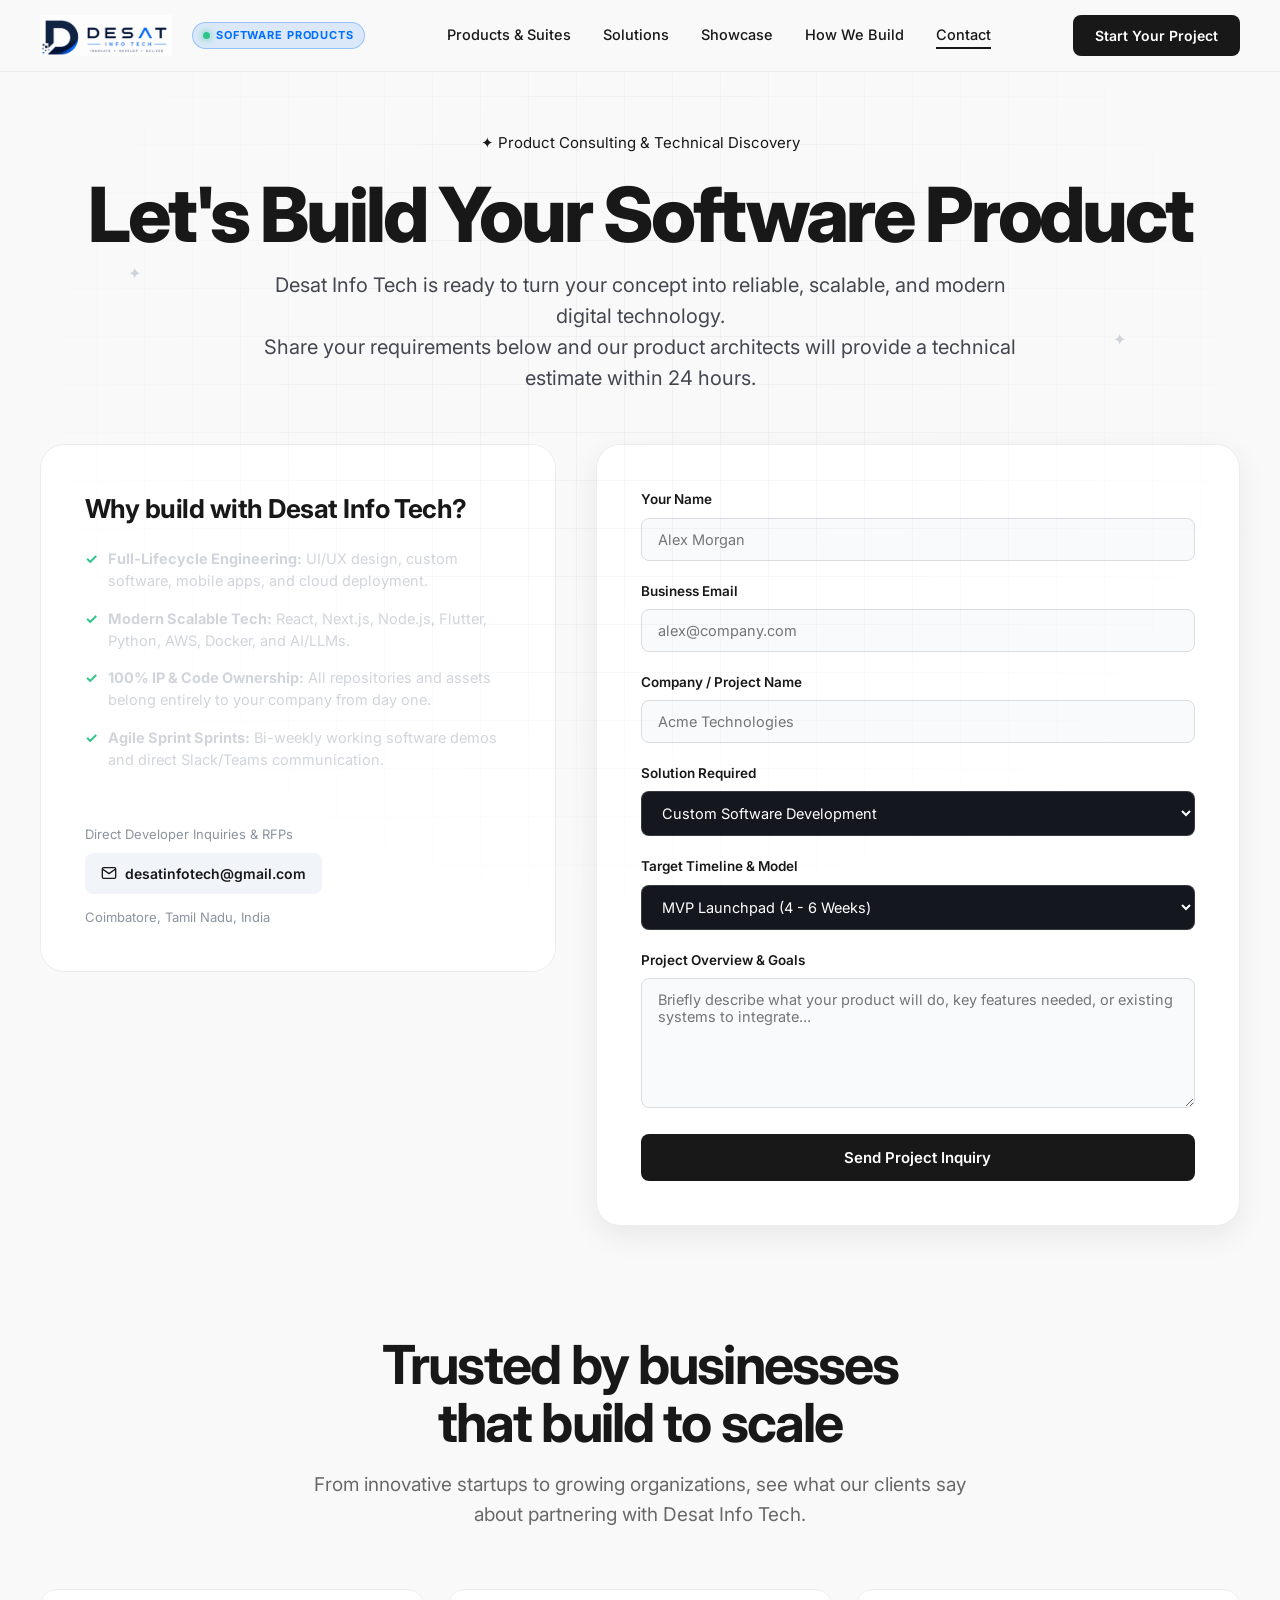
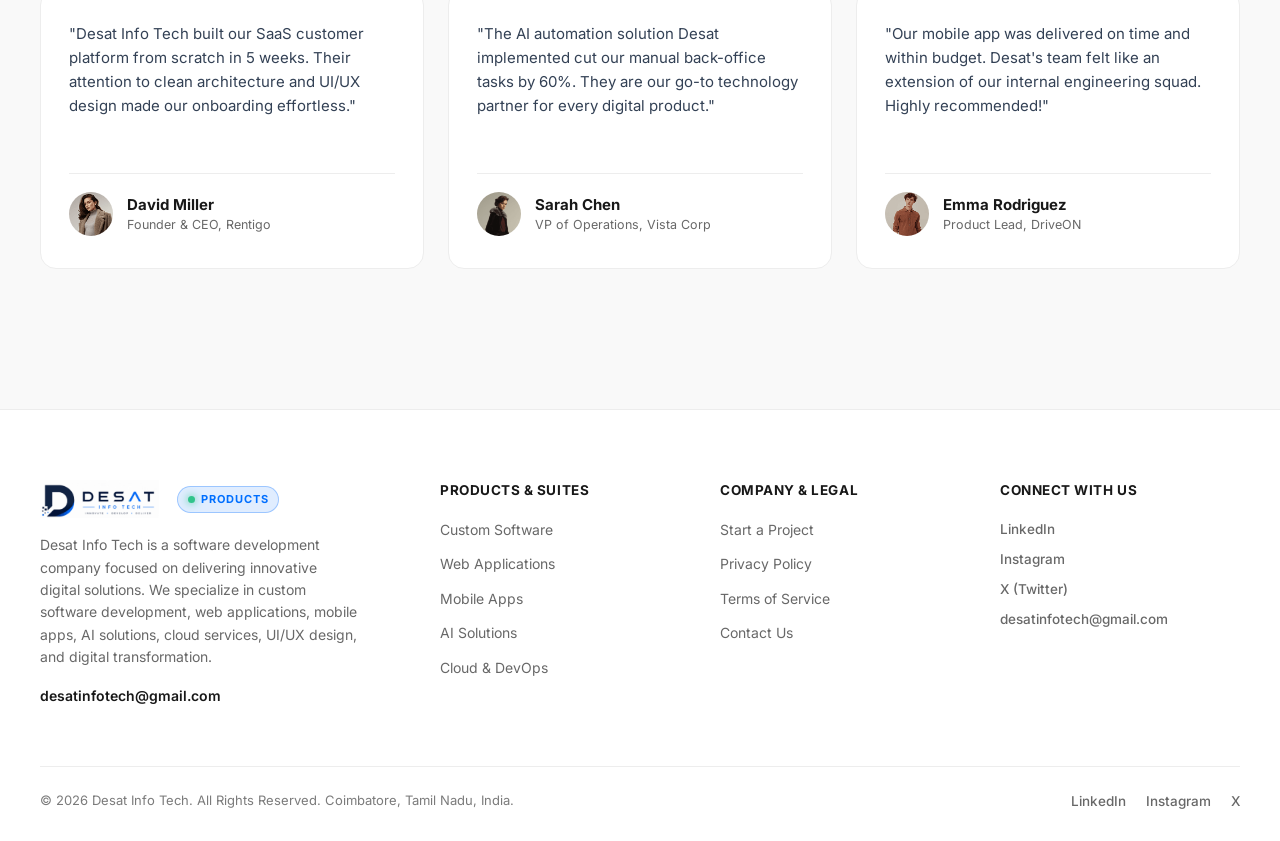
==== contact-us.html @ c109968e "Initial commit: DESAT INFO TECH product website" ====
<!DOCTYPE html>
<html lang="en">
<head>
  <meta charset="UTF-8">
  <meta name="viewport" content="width=device-width, initial-scale=1.0">
  <title>Start Your Project - Desat Info Tech</title>
  <meta name="description" content="Get in touch with Desat Info Tech. We specialize in custom software development, web applications, mobile apps, AI solutions, cloud services, UI/UX design, and digital transformation.">

  <!-- Open Graph -->
  <meta property="og:type" content="website">
  <meta property="og:title" content="Start Your Project - Desat Info Tech">
  <meta property="og:description" content="Talk with Desat Info Tech's software product team to get a detailed proposal and technical blueprint for your next digital product.">
  <meta property="og:image" content="assets/images/og-image.png">

  <!-- Favicon -->
  <link rel="icon" href="assets/images/favicon.png" media="(prefers-color-scheme: light)">
  <link rel="icon" href="assets/images/favicon-dark.png" media="(prefers-color-scheme: dark)">
  <link rel="apple-touch-icon" href="assets/images/apple-touch-icon.png">

  <!-- Stylesheet -->
  <link rel="stylesheet" href="css/style.css">
</head>
<body>

  <!-- Header -->
  <header class="site-header">
    <div class="container nav-container">
      <a href="index.html" class="brand-logo" aria-label="Desat Info Tech Home">
        <img src="assets/images/logo-nav.png" alt="Desat Info Tech Logo" width="180" height="42">
        <span class="product-badge-tag"><span class="pulsing-dot"></span> Software Products</span>
      </a>

      <nav aria-label="Main Navigation">
        <ul class="nav-links">
          <li><a href="index.html#products" class="nav-link">Products &amp; Suites</a></li>
          <li><a href="index.html#solutions" class="nav-link">Solutions</a></li>
          <li><a href="index.html#showcase" class="nav-link">Showcase</a></li>
          <li><a href="index.html#process" class="nav-link">How We Build</a></li>
          <li><a href="contact-us.html" class="nav-link active">Contact</a></li>
        </ul>
      </nav>

      <div style="display: flex; align-items: center; gap: 14px;">
        <a href="contact-us.html" class="nav-cta-btn">Start Your Project</a>
      </div>

      <button class="mobile-nav-toggle" aria-label="Toggle navigation menu">
        <span></span>
        <span></span>
        <span></span>
      </button>
    </div>

    <div class="mobile-drawer">
      <a href="index.html#products" class="nav-link">Products &amp; Suites</a>
      <a href="index.html#solutions" class="nav-link">Solutions</a>
      <a href="index.html#showcase" class="nav-link">Showcase</a>
      <a href="index.html#process" class="nav-link">How We Build</a>
      <a href="contact-us.html" class="nav-link active">Contact Us</a>
      <a href="contact-us.html" class="nav-cta-btn text-center" style="display: block; margin-top: 10px;">Start Your Project</a>
    </div>
  </header>

  <main>
    <!-- Contact Hero & Form Section -->
    <section class="contact-hero-section">
      <div class="grid-bg-overlay"></div>
      <span class="star-accent" style="top: 20%; left: 10%;">✦</span>
      <span class="star-accent" style="top: 25%; right: 12%;">✦</span>

      <div class="container">
        <div class="pill-badge" style="margin-bottom: 20px;">
          <span class="star-icon">✦</span> Product Consulting &amp; Technical Discovery
        </div>
        <h1 class="hero-title" style="margin-bottom: 16px;">Let's Build Your Software Product</h1>
        <p class="hero-subtitle" style="margin-bottom: 20px;">
          Desat Info Tech is ready to turn your concept into reliable, scalable, and modern digital technology.<br>
          Share your requirements below and our product architects will provide a technical estimate within 24 hours.
        </p>

        <div class="contact-layout">
          <!-- Left: Information Card -->
          <div class="contact-info-card">
            <h3>Why build with Desat Info Tech?</h3>
            <ul style="list-style: none; margin: 20px 0; display: flex; flex-direction: column; gap: 16px; color: #d1d5db; font-size: 14.5px;">
              <li style="display: flex; gap: 10px; align-items: flex-start;">
                <span style="color: #30c48b; font-weight: 700;">✓</span>
                <span><strong>Full-Lifecycle Engineering:</strong> UI/UX design, custom software, mobile apps, and cloud deployment.</span>
              </li>
              <li style="display: flex; gap: 10px; align-items: flex-start;">
                <span style="color: #30c48b; font-weight: 700;">✓</span>
                <span><strong>Modern Scalable Tech:</strong> React, Next.js, Node.js, Flutter, Python, AWS, Docker, and AI/LLMs.</span>
              </li>
              <li style="display: flex; gap: 10px; align-items: flex-start;">
                <span style="color: #30c48b; font-weight: 700;">✓</span>
                <span><strong>100% IP &amp; Code Ownership:</strong> All repositories and assets belong entirely to your company from day one.</span>
              </li>
              <li style="display: flex; gap: 10px; align-items: flex-start;">
                <span style="color: #30c48b; font-weight: 700;">✓</span>
                <span><strong>Agile Sprint Sprints:</strong> Bi-weekly working software demos and direct Slack/Teams communication.</span>
              </li>
            </ul>

            <div style="margin-top: 30px; padding-top: 24px; border-top: 1px solid rgba(255, 255, 255, 0.08);">
              <div style="font-size: 13px; color: #8b949e; margin-bottom: 8px;">Direct Developer Inquiries &amp; RFPs</div>
              <a href="mailto:desatinfotech@gmail.com" class="contact-email-badge">
                <svg width="16" height="16" viewBox="0 0 24 24" fill="none" stroke="currentColor" stroke-width="2"><path d="M4 4h16c1.1 0 2 .9 2 2v12c0 1.1-.9 2-2 2H4c-1.1 0-2-.9-2-2V6c0-1.1.9-2 2-2z"/><polyline points="22,6 12,13 2,6"/></svg>
                desatinfotech@gmail.com
              </a>
              <div style="font-size: 13px; color: #8b949e; margin-top: 14px;">
                Coimbatore, Tamil Nadu, India
              </div>
            </div>
          </div>

          <!-- Right: Interactive Contact Form -->
          <div class="contact-form-card">
            <form id="contact-form" novalidate>
              <div class="form-group">
                <label for="name">Your Name</label>
                <input type="text" id="name" name="name" class="form-control" placeholder="Alex Morgan" required>
              </div>

              <div class="form-group">
                <label for="email">Business Email</label>
                <input type="email" id="email" name="email" class="form-control" placeholder="alex@company.com" required>
              </div>

              <div class="form-group">
                <label for="company">Company / Project Name</label>
                <input type="text" id="company" name="company" class="form-control" placeholder="Acme Technologies" required>
              </div>

              <div class="form-group">
                <label for="product-interest">Solution Required</label>
                <select id="product-interest" name="product-interest" class="form-control" style="background: #14171e; color: #ffffff; border: 1px solid rgba(255, 255, 255, 0.15);">
                  <option value="custom-software">Custom Software Development</option>
                  <option value="web-applications">Web Applications &amp; SaaS Portals</option>
                  <option value="mobile-apps">Mobile Apps (iOS &amp; Android)</option>
                  <option value="ai-solutions">AI Solutions &amp; Automation</option>
                  <option value="cloud-services">Cloud Services &amp; DevOps</option>
                  <option value="uiux-transformation">UI/UX Design &amp; Digital Transformation</option>
                  <option value="all-in-one">Complete End-to-End Product Suite</option>
                </select>
              </div>

              <div class="form-group">
                <label for="team-size">Target Timeline &amp; Model</label>
                <select id="team-size" name="team-size" class="form-control" style="background: #14171e; color: #ffffff; border: 1px solid rgba(255, 255, 255, 0.15);">
                  <option value="mvp">MVP Launchpad (4 - 6 Weeks)</option>
                  <option value="squad">Dedicated Product Squad (Monthly Sprints)</option>
                  <option value="milestone">Fixed-Scope Milestone Project</option>
                  <option value="enterprise">Enterprise Modernization &amp; Architecture</option>
                </select>
              </div>

              <div class="form-group">
                <label for="message">Project Overview &amp; Goals</label>
                <textarea id="message" name="message" class="form-control" placeholder="Briefly describe what your product will do, key features needed, or existing systems to integrate..." required></textarea>
              </div>

              <button type="submit" class="btn-submit">Send Project Inquiry</button>
            </form>
          </div>
        </div>
      </div>
    </section>

    <!-- Testimonials in Contact Page -->
    <section class="testimonials-section" style="padding-top: 30px;">
      <div class="container">
        <div class="section-header-block">
          <h2 class="section-heading">Trusted by businesses<br>that build to scale</h2>
          <p class="section-subheading">From innovative startups to growing organizations, see what our clients say about partnering with Desat Info Tech.</p>
        </div>

        <div class="testimonials-grid">
          <div class="testimonial-card">
            <p class="testimonial-text">
              "Desat Info Tech built our SaaS customer platform from scratch in 5 weeks. Their attention to clean architecture and UI/UX design made our onboarding effortless."
            </p>
            <div class="testimonial-author-row">
              <img src="assets/images/avatar-1.png" alt="David Miller" class="author-avatar">
              <div class="author-details">
                <h5>David Miller</h5>
                <p>Founder &amp; CEO, Rentigo</p>
              </div>
            </div>
          </div>

          <div class="testimonial-card">
            <p class="testimonial-text">
              "The AI automation solution Desat implemented cut our manual back-office tasks by 60%. They are our go-to technology partner for every digital product."
            </p>
            <div class="testimonial-author-row">
              <img src="assets/images/avatar-2.png" alt="Sarah Chen" class="author-avatar">
              <div class="author-details">
                <h5>Sarah Chen</h5>
                <p>VP of Operations, Vista Corp</p>
              </div>
            </div>
          </div>

          <div class="testimonial-card">
            <p class="testimonial-text">
              "Our mobile app was delivered on time and within budget. Desat's team felt like an extension of our internal engineering squad. Highly recommended!"
            </p>
            <div class="testimonial-author-row">
              <img src="assets/images/avatar-3.png" alt="Emma Rodriguez" class="author-avatar">
              <div class="author-details">
                <h5>Emma Rodriguez</h5>
                <p>Product Lead, DriveON</p>
              </div>
            </div>
          </div>
        </div>
      </div>
    </section>
  </main>

  <!-- Footer -->
  <footer class="site-footer">
    <div class="container">
      <div class="footer-top">
        <div class="footer-brand">
          <a href="index.html" style="display: inline-flex; align-items: center; gap: 8px;">
            <img src="assets/images/logo-nav.png" alt="Desat Info Tech" class="footer-logo">
            <span class="product-badge-tag"><span class="pulsing-dot"></span> Products</span>
          </a>
          <p class="footer-description">
            Desat Info Tech is a software development company focused on delivering innovative digital solutions. We specialize in custom software development, web applications, mobile apps, AI solutions, cloud services, UI/UX design, and digital transformation.
          </p>
          <a href="mailto:desatinfotech@gmail.com" class="footer-email-link">
            desatinfotech@gmail.com
          </a>
        </div>

        <div class="footer-col">
          <h5>Products &amp; Suites</h5>
          <ul class="footer-nav-list">
            <li><a href="index.html#products">Custom Software</a></li>
            <li><a href="index.html#products">Web Applications</a></li>
            <li><a href="index.html#products">Mobile Apps</a></li>
            <li><a href="index.html#products">AI Solutions</a></li>
            <li><a href="index.html#products">Cloud &amp; DevOps</a></li>
          </ul>
        </div>

        <div class="footer-col">
          <h5>Company &amp; Legal</h5>
          <ul class="footer-nav-list">
            <li><a href="contact-us.html">Start a Project</a></li>
            <li><a href="privacy-policy.html">Privacy Policy</a></li>
            <li><a href="terms-of-service.html">Terms of Service</a></li>
            <li><a href="contact-us.html">Contact Us</a></li>
          </ul>
        </div>

        <div class="footer-col">
          <h5>Connect With Us</h5>
          <div class="footer-social-links" style="flex-direction: column; align-items: flex-start; gap: 10px;">
            <a href="https://www.linkedin.com/company/desat-infotech/about/" target="_blank" rel="noopener noreferrer">LinkedIn</a>
            <a href="https://www.instagram.com/desatinfotech/" target="_blank" rel="noopener noreferrer">Instagram</a>
            <a href="https://x.com/YTsyhanenko" target="_blank" rel="noopener noreferrer">X (Twitter)</a>
            <a href="mailto:desatinfotech@gmail.com">desatinfotech@gmail.com</a>
          </div>
        </div>
      </div>

      <div class="footer-bottom">
        <div>&copy; 2026 Desat Info Tech. All Rights Reserved. Coimbatore, Tamil Nadu, India.</div>
        <div class="footer-social-links">
          <a href="https://www.linkedin.com/company/desat-infotech/about/" target="_blank" rel="noopener noreferrer">LinkedIn</a>
          <a href="https://www.instagram.com/desatinfotech/" target="_blank" rel="noopener noreferrer">Instagram</a>
          <a href="https://x.com/YTsyhanenko" target="_blank" rel="noopener noreferrer">X</a>
        </div>
      </div>
    </div>
  </footer>

  <script src="js/main.js"></script>
</body>
</html>
---- css/style.css ----
/* ==========================================================================
   Desat Info Tech - Official Stylesheet
   Modern, Pixel-Perfect, High-Performance CSS
   ========================================================================== */

@import url('https://fonts.googleapis.com/css2?family=Inter:wght@300;400;500;600;700;800;900&family=JetBrains+Mono:wght@400;500;600;700&display=swap');

:root {
  /* Color Tokens */
  --bg-primary: #f9f9f9;
  --bg-white: #ffffff;
  --bg-card: #ffffff;
  --bg-card-subtle: #f6f6f6;
  --bg-dark: #181818;
  --bg-darker: #0f1015;
  --bg-dark-card: #1c1c1c;

  --text-dark: #181818;
  --text-primary: #181818;
  --text-secondary: #686868;
  --text-muted: #7b7b7b;
  --text-light: #ffffff;
  --text-light-muted: rgba(255, 255, 255, 0.7);

  --border-subtle: #ededed;
  --border-medium: #dbdce0;
  --border-hover: #c3c4c4;
  --border-dark: rgba(255, 255, 255, 0.12);

  /* Brand Accents */
  --accent-blue: #006fff;
  --accent-cyan: #76e5fc;
  --accent-purple: #aeabff;
  --accent-green: #a2e198;
  --accent-amber: #ffcc40;
  --accent-coral: #ec6b5e;
  --accent-soft-blue: #c2e1ff;

  /* Typography */
  --font-sans: 'Inter', -apple-system, BlinkMacSystemFont, 'Segoe UI', Roboto, sans-serif;
  --font-mono: 'JetBrains Mono', monospace;

  /* Shadows */
  --shadow-sm: 0 1px 2px rgba(0, 0, 0, 0.04);
  --shadow-md: 0 4px 16px rgba(0, 0, 0, 0.05);
  --shadow-lg: 0 10px 30px rgba(0, 0, 0, 0.07);
  --shadow-hover: 0 14px 40px rgba(0, 0, 0, 0.09);

  /* Radius */
  --radius-xs: 4px;
  --radius-sm: 8px;
  --radius-md: 12px;
  --radius-lg: 16px;
  --radius-xl: 24px;
  --radius-pill: 9999px;

  /* Transitions */
  --transition-fast: 0.2s cubic-bezier(0.16, 1, 0.3, 1);
  --transition-normal: 0.3s cubic-bezier(0.16, 1, 0.3, 1);
  --transition-slow: 0.5s cubic-bezier(0.16, 1, 0.3, 1);

  /* Layout */
  --container-max-width: 1360px;
  --nav-height: 72px;
}

/* Base Reset */
*, *::before, *::after {
  box-sizing: border-box;
  margin: 0;
  padding: 0;
}

html {
  font-family: var(--font-sans);
  scroll-behavior: smooth;
  background-color: var(--bg-primary);
  color: var(--text-dark);
  -webkit-font-smoothing: antialiased;
  -moz-osx-font-smoothing: grayscale;
}

body {
  background-color: var(--bg-primary);
  color: var(--text-dark);
  line-height: 1.5;
  overflow-x: hidden;
  font-size: 15px;
}

a {
  color: inherit;
  text-decoration: none;
  transition: var(--transition-fast);
}

button {
  font-family: inherit;
  cursor: pointer;
  border: none;
  background: none;
  transition: var(--transition-fast);
}

img {
  max-width: 100%;
  height: auto;
  display: block;
}

/* Utilities */
.container {
  width: 100%;
  max-width: var(--container-max-width);
  margin: 0 auto;
  padding: 0 24px;
}

@media (min-width: 1200px) {
  .container {
    padding: 0 40px;
  }
}

.text-center {
  text-align: center;
}

.section-tag {
  display: inline-flex;
  align-items: center;
  gap: 6px;
  font-size: 12px;
  font-weight: 600;
  letter-spacing: 0.08em;
  text-transform: uppercase;
  color: var(--text-secondary);
  margin-bottom: 12px;
}

.section-heading {
  font-size: clamp(32px, 4.2vw, 56px);
  font-weight: 700;
  letter-spacing: -0.035em;
  line-height: 1.08;
  color: var(--text-dark);
  margin-bottom: 18px;
}

.section-subheading {
  font-size: clamp(16px, 1.8vw, 19px);
  color: var(--text-secondary);
  line-height: 1.55;
  max-width: 680px;
  margin: 0 auto;
  font-weight: 400;
}

/* Global Background Grids & Stars */
.grid-bg-overlay {
  position: absolute;
  inset: 0;
  pointer-events: none;
  background-size: 48px 48px;
  background-image: 
    linear-gradient(to right, rgba(0, 0, 0, 0.035) 1px, transparent 1px),
    linear-gradient(to bottom, rgba(0, 0, 0, 0.035) 1px, transparent 1px);
  mask-image: radial-gradient(ellipse 65% 55% at 50% 30%, black 20%, transparent 80%);
  -webkit-mask-image: radial-gradient(ellipse 65% 55% at 50% 30%, black 20%, transparent 80%);
}

.star-accent {
  position: absolute;
  color: #c0c6cf;
  user-select: none;
  pointer-events: none;
  font-size: 16px;
  opacity: 0.75;
}

/* ==========================================================================
   Header & Navigation
   ========================================================================== */
.site-header {
  position: fixed;
  top: 0;
  left: 0;
  right: 0;
  height: var(--nav-height);
  z-index: 1000;
  background: rgba(249, 249, 249, 0.88);
  backdrop-filter: blur(12px);
  -webkit-backdrop-filter: blur(12px);
  border-bottom: 1px solid var(--border-subtle);
  transition: background-color var(--transition-normal), border-color var(--transition-normal);
}

.site-header.scrolled {
  background: rgba(255, 255, 255, 0.94);
  border-bottom-color: var(--border-medium);
  box-shadow: 0 4px 20px rgba(0, 0, 0, 0.03);
}

.nav-container {
  display: flex;
  align-items: center;
  justify-content: space-between;
  height: 100%;
}

.brand-logo {
  display: flex;
  align-items: center;
  gap: 10px;
}

.brand-logo img {
  height: 42px;
  width: auto;
  object-fit: contain;
}

.nav-links {
  display: flex;
  align-items: center;
  gap: 32px;
  list-style: none;
}

.nav-link {
  font-size: 14.5px;
  font-weight: 500;
  color: var(--text-dark);
  position: relative;
  padding: 6px 0;
}

.nav-link::after {
  content: '';
  position: absolute;
  bottom: 0;
  left: 0;
  width: 0;
  height: 2px;
  background-color: var(--text-dark);
  transition: width var(--transition-fast);
}

.nav-link:hover::after,
.nav-link.active::after {
  width: 100%;
}

.nav-cta-btn {
  background-color: var(--text-dark);
  color: var(--bg-white);
  padding: 10px 22px;
  border-radius: var(--radius-sm);
  font-size: 14px;
  font-weight: 600;
  transition: transform var(--transition-fast), background-color var(--transition-fast), box-shadow var(--transition-fast);
}

.nav-cta-btn:hover {
  background-color: #000;
  transform: translateY(-1px);
  box-shadow: 0 4px 12px rgba(0, 0, 0, 0.15);
}

/* Mobile Nav Toggle */
.mobile-nav-toggle {
  display: none;
  flex-direction: column;
  gap: 5px;
  width: 32px;
  height: 32px;
  justify-content: center;
  align-items: center;
  background: none;
  border: none;
}

.mobile-nav-toggle span {
  display: block;
  width: 22px;
  height: 2px;
  background-color: var(--text-dark);
  border-radius: 2px;
  transition: var(--transition-normal);
}

.mobile-nav-toggle.open span:nth-child(1) {
  transform: translateY(7px) rotate(45deg);
}

.mobile-nav-toggle.open span:nth-child(2) {
  opacity: 0;
}

.mobile-nav-toggle.open span:nth-child(3) {
  transform: translateY(-7px) rotate(-45deg);
}

.mobile-drawer {
  display: none;
  position: fixed;
  top: var(--nav-height);
  left: 0;
  right: 0;
  background: var(--bg-white);
  border-bottom: 1px solid var(--border-medium);
  padding: 24px;
  flex-direction: column;
  gap: 18px;
  box-shadow: 0 12px 30px rgba(0, 0, 0, 0.08);
  z-index: 999;
}

.mobile-drawer.open {
  display: flex;
}

.mobile-drawer .nav-link {
  font-size: 16px;
  padding: 8px 0;
  border-bottom: 1px solid var(--border-subtle);
}

/* ==========================================================================
   Hero Section
   ========================================================================== */
.hero-section {
  position: relative;
  padding-top: calc(var(--nav-height) + 64px);
  padding-bottom: 60px;
  overflow: hidden;
  background: 
    radial-gradient(ellipse 80% 50% at 50% 20%, rgba(200, 235, 255, 0.35) 0%, rgba(249, 249, 249, 0) 75%),
    var(--bg-primary);
}

.hero-clouds-bg {
  position: absolute;
  top: 320px;
  left: 50%;
  transform: translateX(-50%);
  width: 100%;
  max-width: 1400px;
  opacity: 0.7;
  pointer-events: none;
  z-index: 1;
}

.hero-content {
  position: relative;
  z-index: 2;
  text-align: center;
  max-width: 920px;
  margin: 0 auto;
}

.hero-title {
  font-size: clamp(38px, 6vw, 76px);
  font-weight: 800;
  letter-spacing: -0.04em;
  line-height: 1.05;
  color: var(--text-dark);
  margin-bottom: 22px;
}

.hero-subtitle {
  font-size: clamp(16px, 2vw, 20px);
  color: #44474f;
  line-height: 1.55;
  max-width: 760px;
  margin: 0 auto 36px;
  font-weight: 400;
}

.hero-buttons {
  display: flex;
  align-items: center;
  justify-content: center;
  gap: 14px;
  margin-bottom: 50px;
}

.btn-primary {
  background-color: var(--text-dark);
  color: var(--bg-white);
  padding: 13px 28px;
  border-radius: var(--radius-sm);
  font-size: 15px;
  font-weight: 600;
  display: inline-flex;
  align-items: center;
  justify-content: center;
  gap: 8px;
  transition: transform var(--transition-fast), background-color var(--transition-fast), box-shadow var(--transition-fast);
  border: 1px solid var(--text-dark);
}

.btn-primary:hover {
  background-color: #000;
  transform: translateY(-2px);
  box-shadow: 0 6px 18px rgba(0, 0, 0, 0.15);
}

.btn-secondary {
  background-color: var(--bg-white);
  color: var(--text-dark);
  padding: 13px 28px;
  border-radius: var(--radius-sm);
  font-size: 15px;
  font-weight: 600;
  display: inline-flex;
  align-items: center;
  justify-content: center;
  gap: 8px;
  border: 1px solid var(--border-medium);
  transition: transform var(--transition-fast), border-color var(--transition-fast), background-color var(--transition-fast), box-shadow var(--transition-fast);
}

.btn-secondary:hover {
  border-color: var(--text-dark);
  transform: translateY(-2px);
  box-shadow: 0 6px 18px rgba(0, 0, 0, 0.06);
}

/* Prompt Box Floating UI */
.hero-prompt-container {
  position: relative;
  z-index: 10;
  max-width: 720px;
  margin: 0 auto -40px;
}

.hero-prompt-box {
  background: var(--bg-white);
  border: 1px solid var(--border-subtle);
  border-radius: var(--radius-lg);
  padding: 18px 22px;
  box-shadow: 0 16px 40px rgba(0, 0, 0, 0.08);
  text-align: left;
  transition: box-shadow var(--transition-normal), border-color var(--transition-normal);
}

.hero-prompt-box:hover {
  box-shadow: 0 20px 50px rgba(0, 0, 0, 0.11);
  border-color: var(--border-medium);
}

.hero-prompt-input-row {
  display: flex;
  align-items: center;
  gap: 10px;
  margin-bottom: 16px;
}

.hero-prompt-sparkle {
  color: var(--accent-blue);
  font-size: 15px;
}

.hero-prompt-text {
  font-size: 15px;
  color: #333;
  font-weight: 500;
  outline: none;
  width: 100%;
}

.hero-prompt-tags-row {
  display: flex;
  align-items: center;
  justify-content: space-between;
  flex-wrap: wrap;
  gap: 8px;
  border-top: 1px solid var(--border-subtle);
  padding-top: 14px;
}

.prompt-tags-list {
  display: flex;
  align-items: center;
  gap: 8px;
  flex-wrap: wrap;
}

.prompt-tag {
  font-size: 12.5px;
  font-weight: 500;
  padding: 6px 13px;
  border-radius: var(--radius-sm);
  background: #f4f5f7;
  color: var(--text-dark);
  display: inline-flex;
  align-items: center;
  gap: 6px;
  cursor: pointer;
  transition: var(--transition-fast);
  border: 1px solid transparent;
}

.prompt-tag:hover,
.prompt-tag.active {
  background: #eef2f8;
  border-color: var(--border-medium);
}

.prompt-tag .dot-grid-icon {
  width: 12px;
  height: 12px;
  opacity: 0.8;
}

.prompt-mic-btn {
  background: #181818;
  color: #fff;
  width: 34px;
  height: 34px;
  border-radius: var(--radius-sm);
  display: flex;
  align-items: center;
  justify-content: center;
  transition: var(--transition-fast);
}

.prompt-mic-btn:hover {
  background: #000;
  transform: scale(1.05);
}

/* Hero Mockup Browser Window */
.hero-mockup-wrapper {
  position: relative;
  z-index: 5;
  max-width: 1080px;
  margin: 0 auto;
  border-radius: var(--radius-xl);
  overflow: hidden;
  box-shadow: 0 25px 60px rgba(0, 0, 0, 0.08);
  border: 1px solid var(--border-subtle);
  background: #fafafa;
}

.mockup-header-bar {
  background: #f1f2f4;
  padding: 12px 18px;
  display: flex;
  align-items: center;
  border-bottom: 1px solid var(--border-subtle);
}

.mockup-dots {
  display: flex;
  align-items: center;
  gap: 6px;
}

.mockup-dot {
  width: 10px;
  height: 10px;
  border-radius: 50%;
}

.mockup-dot.red { background: #ff5f56; }
.mockup-dot.yellow { background: #ffbd2e; }
.mockup-dot.green { background: #27c93f; }

.mockup-inner-content {
  background: #fff;
  padding: 30px;
  min-height: 280px;
  display: flex;
  gap: 24px;
}

.mockup-sidebar {
  width: 220px;
  border-right: 1px solid #f0f0f0;
  padding-right: 20px;
  display: flex;
  flex-direction: column;
  gap: 14px;
}

.sidebar-badge {
  background: #eef2ff;
  color: #3b5bdb;
  font-size: 12px;
  font-weight: 600;
  padding: 5px 10px;
  border-radius: var(--radius-xs);
  display: inline-block;
  align-self: flex-start;
}

.sidebar-skeleton-line {
  height: 10px;
  background: #f0f0f0;
  border-radius: 4px;
}

.mockup-main-pane {
  flex: 1;
  display: flex;
  flex-direction: column;
  justify-content: space-between;
  gap: 20px;
}

.chat-bubble-user {
  align-self: flex-end;
  background: #f0f4f9;
  border-radius: 12px 12px 2px 12px;
  padding: 12px 18px;
  font-size: 13.5px;
  color: #222;
  max-width: 440px;
  line-height: 1.4;
  position: relative;
}

.chat-bubble-user .prompt-label {
  font-size: 10.5px;
  font-family: var(--font-mono);
  background: #dde5ed;
  color: #486581;
  padding: 2px 6px;
  border-radius: 4px;
  position: absolute;
  top: -10px;
  right: 10px;
}

.chat-bubble-system {
  align-self: flex-start;
  background: #ffffff;
  border: 1px solid #e9ecef;
  border-radius: 12px 12px 12px 2px;
  padding: 14px 20px;
  font-size: 13.5px;
  color: #333;
  max-width: 520px;
  box-shadow: 0 4px 14px rgba(0, 0, 0, 0.03);
}

.generating-pill {
  display: inline-flex;
  align-items: center;
  gap: 6px;
  font-size: 11.5px;
  font-family: var(--font-mono);
  color: var(--accent-blue);
  background: #eef6ff;
  padding: 4px 10px;
  border-radius: var(--radius-xs);
  margin-top: 10px;
}

.generating-dots {
  display: inline-flex;
  gap: 3px;
}

.generating-dots span {
  width: 4px;
  height: 4px;
  background-color: var(--accent-blue);
  border-radius: 50%;
  animation: pulseDot 1.4s infinite ease-in-out both;
}

.generating-dots span:nth-child(1) { animation-delay: -0.32s; }
.generating-dots span:nth-child(2) { animation-delay: -0.16s; }

@keyframes pulseDot {
  0%, 80%, 100% { transform: scale(0); }
  40% { transform: scale(1); }
}

/* ==========================================================================
   Partners Ticker / Logos Marquee
   ========================================================================== */
.ticker-section {
  padding: 50px 0;
  border-top: 1px solid var(--border-subtle);
  border-bottom: 1px solid var(--border-subtle);
  background: #ffffff;
  overflow: hidden;
  position: relative;
}

.ticker-heading {
  font-size: 14px;
  font-weight: 500;
  color: var(--text-secondary);
  text-align: center;
  margin-bottom: 24px;
  letter-spacing: 0.02em;
}

.ticker-wrapper {
  display: flex;
  overflow: hidden;
  user-select: none;
  mask-image: linear-gradient(to right, transparent, black 15%, black 85%, transparent);
  -webkit-mask-image: linear-gradient(to right, transparent, black 15%, black 85%, transparent);
}

.ticker-track {
  display: flex;
  align-items: center;
  gap: 60px;
  flex-shrink: 0;
  animation: scrollTicker 28s linear infinite;
  padding: 0 30px;
}

.ticker-wrapper:hover .ticker-track {
  animation-play-state: paused;
}

.ticker-item {
  display: flex;
  align-items: center;
  justify-content: center;
  opacity: 0.65;
  transition: opacity var(--transition-fast), transform var(--transition-fast);
  filter: grayscale(100%);
}

.ticker-item:hover {
  opacity: 1;
  filter: grayscale(0%);
  transform: scale(1.05);
}

.ticker-item img {
  height: 32px;
  width: auto;
  object-fit: contain;
}

@keyframes scrollTicker {
  0% { transform: translateX(0); }
  100% { transform: translateX(-50%); }
}

/* ==========================================================================
   Problem vs Solution Section
   ========================================================================== */
.features-section {
  padding: 100px 0;
  position: relative;
  background-color: var(--bg-primary);
}

.section-header-block {
  text-align: center;
  max-width: 820px;
  margin: 0 auto 60px;
}

.comparison-grid {
  display: grid;
  grid-template-columns: repeat(3, 1fr);
  gap: 24px;
}

.comparison-card {
  background: var(--bg-card);
  border: 1px solid var(--border-subtle);
  border-radius: var(--radius-lg);
  padding: 36px 32px;
  display: flex;
  flex-direction: column;
  justify-content: space-between;
  min-height: 320px;
  transition: transform var(--transition-normal), box-shadow var(--transition-normal), border-color var(--transition-normal);
  position: relative;
}

.comparison-card:hover {
  transform: translateY(-4px);
  box-shadow: var(--shadow-lg);
  border-color: var(--border-medium);
}

.comparison-card.solution-card {
  background: #ffffff;
  border-color: #e2e8f0;
  box-shadow: 0 8px 30px rgba(0, 0, 0, 0.04);
}

.card-icon-badge {
  width: 32px;
  height: 32px;
  border-radius: var(--radius-xs);
  display: flex;
  align-items: center;
  justify-content: center;
  font-size: 15px;
  font-weight: 700;
  margin-bottom: 30px;
}

.card-icon-badge.cross {
  background: #f1f2f4;
  color: #64748b;
}

.card-icon-badge.check {
  background: #181818;
  color: #ffffff;
}

.card-body h3 {
  font-size: 21px;
  font-weight: 700;
  letter-spacing: -0.02em;
  color: var(--text-dark);
  margin-bottom: 22px;
}

.card-bullet-list {
  list-style: none;
  display: flex;
  flex-direction: column;
  gap: 12px;
}

.card-bullet-item {
  font-size: 14.5px;
  color: var(--text-secondary);
  display: flex;
  align-items: center;
  gap: 10px;
}

.card-bullet-item .bullet-icon {
  font-size: 14px;
  opacity: 0.6;
}

.comparison-card.solution-card .card-bullet-item {
  color: var(--text-dark);
  font-weight: 500;
}

.comparison-card.solution-card .card-bullet-item .bullet-icon {
  color: #2563eb;
  opacity: 1;
}

/* ==========================================================================
   Services Grid
   ========================================================================== */
.services-section {
  padding: 60px 0 100px;
  background-color: var(--bg-primary);
}

.services-grid {
  display: grid;
  grid-template-columns: repeat(4, 1fr);
  gap: 20px;
}

.service-card {
  background: var(--bg-card);
  border: 1px solid var(--border-subtle);
  border-radius: var(--radius-lg);
  padding: 32px 26px;
  display: flex;
  flex-direction: column;
  justify-content: space-between;
  min-height: 270px;
  transition: transform var(--transition-normal), box-shadow var(--transition-normal), border-color var(--transition-normal);
}

.service-card:hover {
  transform: translateY(-4px);
  box-shadow: var(--shadow-lg);
  border-color: var(--border-medium);
}

.service-icon-box {
  width: 36px;
  height: 36px;
  margin-bottom: 30px;
}

.service-icon-box svg {
  width: 100%;
  height: 100%;
}

.service-card h4 {
  font-size: 20px;
  font-weight: 700;
  letter-spacing: -0.02em;
  color: var(--text-dark);
  margin-bottom: 12px;
}

.service-card p {
  font-size: 14px;
  color: var(--text-secondary);
  line-height: 1.5;
  margin-bottom: 18px;
}

.service-footer-note {
  font-size: 12.5px;
  font-style: italic;
  color: var(--text-muted);
}

/* ==========================================================================
   Use Cases (Accordion / Tabs)
   ========================================================================== */
.use-cases-section {
  padding: 100px 0;
  background-color: var(--bg-primary);
  border-top: 1px solid var(--border-subtle);
}

.use-cases-accordion {
  display: flex;
  flex-direction: column;
  gap: 16px;
  max-width: 1100px;
  margin: 0 auto;
}

.use-case-item {
  background: var(--bg-card);
  border: 1px solid var(--border-subtle);
  border-radius: var(--radius-lg);
  overflow: hidden;
  transition: border-color var(--transition-fast), box-shadow var(--transition-fast);
}

.use-case-item.active {
  border-color: var(--border-medium);
  box-shadow: var(--shadow-md);
}

.use-case-header {
  padding: 24px 30px;
  display: flex;
  align-items: center;
  justify-content: space-between;
  cursor: pointer;
  user-select: none;
}

.use-case-title-left {
  display: flex;
  align-items: center;
  gap: 20px;
}

.use-case-number {
  font-family: var(--font-mono);
  font-size: 13px;
  font-weight: 600;
  padding: 4px 10px;
  border-radius: var(--radius-xs);
  background: #f1f2f4;
  color: #475569;
}

.use-case-item.active .use-case-number {
  background: #181818;
  color: #fff;
}

.use-case-heading {
  font-size: 22px;
  font-weight: 700;
  letter-spacing: -0.02em;
  color: var(--text-dark);
}

.use-case-toggle-icon {
  width: 32px;
  height: 32px;
  border-radius: 50%;
  background: #f4f5f7;
  display: flex;
  align-items: center;
  justify-content: center;
  font-size: 16px;
  color: var(--text-dark);
  transition: transform var(--transition-fast);
}

.use-case-item.active .use-case-toggle-icon {
  background: #181818;
  color: #fff;
  transform: rotate(180deg);
}

.use-case-body {
  max-height: 0;
  overflow: hidden;
  transition: max-height 0.4s ease-out;
}

.use-case-item.active .use-case-body {
  max-height: 600px;
}

.use-case-inner-content {
  padding: 0 30px 30px;
  display: grid;
  grid-template-columns: 1.2fr 1fr;
  gap: 30px;
  align-items: center;
  border-top: 1px solid var(--border-subtle);
  padding-top: 24px;
}

.use-case-desc {
  font-size: 15.5px;
  line-height: 1.6;
  color: var(--text-secondary);
}

.use-case-preview-card {
  background: #f8fafc;
  border: 1px solid #e2e8f0;
  border-radius: var(--radius-md);
  padding: 24px;
  display: flex;
  flex-direction: column;
  gap: 12px;
}

.use-case-preview-card .tag-badge {
  font-family: var(--font-mono);
  font-size: 11px;
  font-weight: 600;
  text-transform: uppercase;
  color: #2563eb;
  background: #eff6ff;
  padding: 4px 8px;
  border-radius: 4px;
  align-self: flex-start;
}

.use-case-preview-card h5 {
  font-size: 16px;
  font-weight: 600;
  color: var(--text-dark);
}

.use-case-preview-card p {
  font-size: 13.5px;
  color: #64748b;
  line-height: 1.45;
}

/* ==========================================================================
   Step-by-Step Workflow Section
   ========================================================================== */
.workflow-section {
  padding: 100px 0;
  background-color: var(--bg-primary);
}

.workflow-layout {
  display: grid;
  grid-template-columns: 1fr 1.35fr;
  gap: 40px;
  align-items: center;
}

.workflow-steps-list {
  display: flex;
  flex-direction: column;
  gap: 16px;
}

.workflow-step-card {
  background: var(--bg-card);
  border: 1px solid var(--border-subtle);
  border-radius: var(--radius-lg);
  padding: 28px 24px;
  cursor: pointer;
  transition: transform var(--transition-fast), border-color var(--transition-fast), box-shadow var(--transition-fast);
}

.workflow-step-card:hover {
  border-color: var(--border-medium);
}

.workflow-step-card.active {
  border-color: var(--text-dark);
  box-shadow: var(--shadow-md);
  background: #ffffff;
}

.step-badge {
  font-family: var(--font-mono);
  font-size: 11.5px;
  font-weight: 700;
  padding: 4px 8px;
  border-radius: 4px;
  background: #f1f2f4;
  color: #64748b;
  display: inline-block;
  margin-bottom: 12px;
}

.workflow-step-card.active .step-badge {
  background: #181818;
  color: #ffffff;
}

.workflow-step-card h4 {
  font-size: 21px;
  font-weight: 700;
  letter-spacing: -0.02em;
  color: var(--text-dark);
  margin-bottom: 8px;
}

.workflow-step-card p {
  font-size: 14.5px;
  color: var(--text-secondary);
  line-height: 1.5;
}

.workflow-editor-window {
  background: #ffffff;
  border: 1px solid var(--border-subtle);
  border-radius: var(--radius-xl);
  padding: 30px;
  box-shadow: var(--shadow-lg);
  display: flex;
  flex-direction: column;
  gap: 20px;
  position: relative;
  min-height: 380px;
}

.workflow-editor-toolbar {
  display: flex;
  align-items: center;
  justify-content: space-between;
  border-bottom: 1px solid #f1f2f4;
  padding-bottom: 14px;
  flex-wrap: wrap;
  gap: 10px;
}

.formatting-tools {
  display: flex;
  align-items: center;
  gap: 6px;
}

.toolbar-btn {
  width: 32px;
  height: 32px;
  border-radius: var(--radius-xs);
  display: flex;
  align-items: center;
  justify-content: center;
  color: #475569;
  font-size: 13px;
  font-weight: 600;
  border: 1px solid #e2e8f0;
  background: #fff;
  transition: var(--transition-fast);
}

.toolbar-btn:hover,
.toolbar-btn.active {
  background: #f1f5f9;
  color: #0f172a;
  border-color: #cbd5e1;
}

.action-tools {
  display: flex;
  align-items: center;
  gap: 8px;
}

.action-btn {
  font-size: 12.5px;
  font-weight: 600;
  padding: 6px 12px;
  border-radius: var(--radius-xs);
  border: 1px solid #e2e8f0;
  background: #fff;
  color: #334155;
  display: inline-flex;
  align-items: center;
  gap: 6px;
}

.action-btn:hover {
  background: #f8fafc;
  border-color: #cbd5e1;
}

.editor-preview-content {
  font-size: 15px;
  color: #334155;
  line-height: 1.65;
  flex: 1;
}

.editor-preview-content .subject-line {
  font-size: 15px;
  font-weight: 600;
  color: var(--text-dark);
  margin-bottom: 12px;
}

.editor-preview-content .highlight-text {
  background-color: #e0f2fe;
  padding: 2px 4px;
  border-radius: 3px;
  border-right: 2px solid #0284c7;
}

/* ==========================================================================
   Results & Integrations Bento Grid
   ========================================================================== */
.results-section {
  padding: 100px 0;
  background-color: var(--bg-primary);
}

.bento-grid {
  display: grid;
  grid-template-columns: 1.15fr 1fr 1fr;
  grid-template-rows: auto auto;
  gap: 24px;
}

.bento-card {
  background: var(--bg-card);
  border: 1px solid var(--border-subtle);
  border-radius: var(--radius-xl);
  padding: 36px 32px;
  position: relative;
  transition: transform var(--transition-normal), box-shadow var(--transition-normal), border-color var(--transition-normal);
}

.bento-card:hover {
  transform: translateY(-4px);
  box-shadow: var(--shadow-lg);
  border-color: var(--border-medium);
}

.bento-card-large {
  grid-row: span 2;
  display: flex;
  flex-direction: column;
  justify-content: space-between;
}

.bento-brand-logo {
  height: 60px;
  width: auto;
  margin-bottom: 24px;
  object-fit: contain;
  align-self: flex-start;
}

.bento-card-large h3 {
  font-size: 26px;
  font-weight: 700;
  letter-spacing: -0.03em;
  color: var(--text-dark);
  margin-bottom: 16px;
}

.bento-card-large p {
  font-size: 15px;
  color: var(--text-secondary);
  line-height: 1.6;
  margin-bottom: 24px;
}

.bento-stat-card {
  display: flex;
  flex-direction: column;
  justify-content: space-between;
}

.stat-label {
  font-size: 11.5px;
  font-family: var(--font-mono);
  font-weight: 700;
  letter-spacing: 0.08em;
  text-transform: uppercase;
  color: var(--text-muted);
  margin-bottom: 8px;
}

.stat-number {
  font-size: 52px;
  font-weight: 800;
  letter-spacing: -0.04em;
  line-height: 1;
  color: var(--text-dark);
  margin-bottom: 16px;
}

.stat-description {
  font-size: 14px;
  color: var(--text-secondary);
  line-height: 1.5;
  border-top: 1px solid var(--border-subtle);
  padding-top: 16px;
}

.bento-performance-card {
  grid-column: span 2;
  display: flex;
  flex-direction: column;
  justify-content: space-between;
}

.bento-performance-header {
  display: flex;
  align-items: flex-start;
  justify-content: space-between;
  gap: 20px;
  margin-bottom: 18px;
}

.bento-performance-card h4 {
  font-size: 22px;
  font-weight: 700;
  letter-spacing: -0.02em;
  color: var(--text-dark);
}

.bento-performance-card p {
  font-size: 14.5px;
  color: var(--text-secondary);
  line-height: 1.55;
  margin-bottom: 24px;
}

.app-icons-grid {
  display: flex;
  align-items: center;
  gap: 12px;
  flex-wrap: wrap;
}

.app-icon-item {
  width: 44px;
  height: 44px;
  border-radius: var(--radius-sm);
  background: #f8fafc;
  border: 1px solid var(--border-subtle);
  display: flex;
  align-items: center;
  justify-content: center;
  padding: 8px;
  transition: transform var(--transition-fast), box-shadow var(--transition-fast);
}

.app-icon-item:hover {
  transform: translateY(-2px) scale(1.08);
  box-shadow: 0 4px 12px rgba(0, 0, 0, 0.08);
}

.app-icon-item img {
  width: 100%;
  height: 100%;
  object-fit: contain;
}

/* ==========================================================================
   Digital Products Showcase
   ========================================================================== */
.showcase-section {
  padding: 100px 0;
  background-color: var(--bg-primary);
  border-top: 1px solid var(--border-subtle);
}

.showcase-cards-list {
  display: flex;
  flex-direction: column;
  gap: 32px;
}

.showcase-card {
  background: var(--bg-card);
  border: 1px solid var(--border-subtle);
  border-radius: var(--radius-xl);
  overflow: hidden;
  display: grid;
  grid-template-columns: 1fr 1fr;
  align-items: center;
  transition: transform var(--transition-normal), box-shadow var(--transition-normal), border-color var(--transition-normal);
}

.showcase-card:hover {
  transform: translateY(-4px);
  box-shadow: var(--shadow-lg);
  border-color: var(--border-medium);
}

.showcase-card.reverse {
  grid-template-columns: 1fr 1fr;
}

.showcase-card.reverse .showcase-info {
  order: 2;
}

.showcase-card.reverse .showcase-visual {
  order: 1;
}

.showcase-info {
  padding: 48px;
  display: flex;
  flex-direction: column;
  justify-content: center;
}

.showcase-info h3 {
  font-size: 28px;
  font-weight: 700;
  letter-spacing: -0.03em;
  color: var(--text-dark);
  margin-bottom: 14px;
}

.showcase-info p {
  font-size: 15.5px;
  color: var(--text-secondary);
  line-height: 1.6;
  margin-bottom: 24px;
}

.showcase-tags {
  font-family: var(--font-mono);
  font-size: 12px;
  color: var(--text-muted);
  letter-spacing: 0.04em;
}

.showcase-visual {
  background: #f1f3f6;
  padding: 30px;
  height: 100%;
  min-height: 320px;
  display: flex;
  align-items: center;
  justify-content: center;
  position: relative;
  overflow: hidden;
}

.showcase-visual img {
  border-radius: var(--radius-md);
  box-shadow: 0 12px 30px rgba(0, 0, 0, 0.08);
  max-height: 280px;
  width: auto;
  object-fit: contain;
}

/* ==========================================================================
   Testimonials Section
   ========================================================================== */
.testimonials-section {
  padding: 100px 0;
  background-color: var(--bg-primary);
}

.testimonials-grid {
  display: grid;
  grid-template-columns: repeat(3, 1fr);
  gap: 24px;
  margin-bottom: 40px;
}

.testimonial-card {
  background: var(--bg-card);
  border: 1px solid var(--border-subtle);
  border-radius: var(--radius-lg);
  padding: 32px 28px;
  display: flex;
  flex-direction: column;
  justify-content: space-between;
  min-height: 280px;
  transition: transform var(--transition-normal), box-shadow var(--transition-normal), border-color var(--transition-normal);
}

.testimonial-card:hover {
  transform: translateY(-4px);
  box-shadow: var(--shadow-lg);
  border-color: var(--border-medium);
}

.testimonial-card-top {
  display: flex;
  align-items: center;
  justify-content: space-between;
  margin-bottom: 18px;
}

.quote-icon {
  font-size: 28px;
  color: #cbd5e1;
  font-family: Georgia, serif;
  line-height: 1;
}

.star-rating {
  display: flex;
  align-items: center;
  gap: 4px;
  font-size: 13px;
  font-weight: 600;
  color: #181818;
}

.star-rating .star {
  color: #000;
}

.testimonial-text {
  font-size: 15px;
  color: #334155;
  line-height: 1.6;
  margin-bottom: 24px;
}

.testimonial-author-row {
  display: flex;
  align-items: center;
  gap: 14px;
  border-top: 1px solid var(--border-subtle);
  padding-top: 18px;
}

.author-avatar {
  width: 44px;
  height: 44px;
  border-radius: 50%;
  object-fit: cover;
}

.author-details h5 {
  font-size: 15px;
  font-weight: 700;
  color: var(--text-dark);
}

.author-details p {
  font-size: 12.5px;
  color: var(--text-secondary);
}

/* ==========================================================================
   FAQ Section
   ========================================================================== */
.faq-section {
  padding: 100px 0;
  background-color: var(--bg-primary);
  border-top: 1px solid var(--border-subtle);
}

.faq-grid {
  display: grid;
  grid-template-columns: 1fr 1fr;
  gap: 20px;
  max-width: 1200px;
  margin: 0 auto;
}

.faq-item {
  background: var(--bg-card);
  border: 1px solid var(--border-subtle);
  border-radius: var(--radius-lg);
  overflow: hidden;
  transition: border-color var(--transition-fast), box-shadow var(--transition-fast);
}

.faq-item.active {
  border-color: var(--border-medium);
  box-shadow: var(--shadow-sm);
}

.faq-header {
  padding: 24px;
  display: flex;
  align-items: center;
  justify-content: space-between;
  cursor: pointer;
  user-select: none;
  gap: 16px;
}

.faq-question {
  font-size: 16.5px;
  font-weight: 600;
  color: var(--text-dark);
  letter-spacing: -0.01em;
}

.faq-icon {
  width: 28px;
  height: 28px;
  border-radius: 50%;
  background: #f1f2f4;
  display: flex;
  align-items: center;
  justify-content: center;
  font-size: 16px;
  flex-shrink: 0;
  transition: transform var(--transition-fast), background-color var(--transition-fast), color var(--transition-fast);
}

.faq-item.active .faq-icon {
  background: #181818;
  color: #fff;
  transform: rotate(45deg);
}

.faq-answer {
  max-height: 0;
  overflow: hidden;
  transition: max-height 0.35s ease-out;
}

.faq-item.active .faq-answer {
  max-height: 300px;
}

.faq-answer p {
  padding: 0 24px 24px;
  font-size: 14.5px;
  color: var(--text-secondary);
  line-height: 1.6;
}

/* ==========================================================================
   Bottom CTA Banner (Terminal Showcase)
   ========================================================================== */
.cta-banner-section {
  padding: 100px 0;
  background-color: var(--bg-primary);
}

.cta-banner-card {
  background: #ffffff;
  border: 1px solid var(--border-subtle);
  border-radius: var(--radius-xl);
  padding: 60px;
  display: grid;
  grid-template-columns: 1.1fr 1fr;
  gap: 40px;
  align-items: center;
  box-shadow: var(--shadow-lg);
  position: relative;
  overflow: hidden;
}

.cta-banner-content h2 {
  font-size: clamp(32px, 3.8vw, 48px);
  font-weight: 800;
  letter-spacing: -0.035em;
  color: var(--text-dark);
  line-height: 1.12;
  margin-bottom: 18px;
}

.cta-banner-content p {
  font-size: 16px;
  color: var(--text-secondary);
  line-height: 1.6;
  margin-bottom: 32px;
}

.cta-banner-buttons {
  display: flex;
  align-items: center;
  gap: 14px;
  flex-wrap: wrap;
}

.terminal-box {
  background: #141518;
  color: #e2e8f0;
  border-radius: var(--radius-lg);
  padding: 24px;
  font-family: var(--font-mono);
  font-size: 13px;
  line-height: 1.7;
  border: 1px solid rgba(255, 255, 255, 0.1);
  box-shadow: 0 20px 40px rgba(0, 0, 0, 0.25);
  position: relative;
}

.terminal-header {
  display: flex;
  align-items: center;
  gap: 6px;
  margin-bottom: 16px;
  border-bottom: 1px solid rgba(255, 255, 255, 0.08);
  padding-bottom: 12px;
}

.terminal-dot {
  width: 9px;
  height: 9px;
  border-radius: 50%;
}

.terminal-dot.red { background: #ff5f56; }
.terminal-dot.yellow { background: #ffbd2e; }
.terminal-dot.green { background: #27c93f; }

.terminal-line {
  margin-bottom: 6px;
}

.terminal-keyword { color: #38bdf8; }
.terminal-action { color: #a78bfa; }
.terminal-output { color: #4ade80; }
.terminal-ready { color: #22c55e; font-weight: 600; }

/* ==========================================================================
   Footer
   ========================================================================== */
.site-footer {
  background: #ffffff;
  border-top: 1px solid var(--border-subtle);
  padding: 70px 0 30px;
}

.footer-top {
  display: grid;
  grid-template-columns: 1.5fr 1fr 1fr 1fr;
  gap: 40px;
  margin-bottom: 60px;
}

.footer-brand {
  display: flex;
  flex-direction: column;
  gap: 16px;
}

.footer-logo {
  height: 38px;
  width: auto;
  object-fit: contain;
  align-self: flex-start;
}

.footer-description {
  font-size: 14px;
  color: var(--text-secondary);
  line-height: 1.6;
  max-width: 320px;
}

.footer-email-link {
  font-size: 14px;
  font-weight: 600;
  color: var(--text-dark);
  display: inline-flex;
  align-items: center;
  gap: 6px;
}

.footer-col h5 {
  font-size: 13.5px;
  font-weight: 700;
  letter-spacing: 0.04em;
  text-transform: uppercase;
  color: var(--text-dark);
  margin-bottom: 18px;
}

.footer-nav-list {
  list-style: none;
  display: flex;
  flex-direction: column;
  gap: 12px;
}

.footer-nav-list a {
  font-size: 14px;
  color: var(--text-secondary);
  transition: color var(--transition-fast);
}

.footer-nav-list a:hover {
  color: var(--text-dark);
}

.footer-bottom {
  display: flex;
  align-items: center;
  justify-content: space-between;
  border-top: 1px solid var(--border-subtle);
  padding-top: 24px;
  font-size: 13px;
  color: var(--text-muted);
  flex-wrap: wrap;
  gap: 14px;
}

.footer-social-links {
  display: flex;
  align-items: center;
  gap: 20px;
}

.footer-social-links a {
  color: var(--text-secondary);
  font-weight: 500;
  font-size: 13.5px;
}

.footer-social-links a:hover {
  color: var(--text-dark);
}

/* ==========================================================================
   Contact Page Specifics
   ========================================================================== */
.contact-hero-section {
  padding-top: calc(var(--nav-height) + 60px);
  padding-bottom: 80px;
  text-align: center;
  position: relative;
}

.contact-layout {
  display: grid;
  grid-template-columns: 1fr 1.25fr;
  gap: 40px;
  align-items: flex-start;
  margin-top: 50px;
}

.contact-info-card {
  background: var(--bg-card);
  border: 1px solid var(--border-subtle);
  border-radius: var(--radius-xl);
  padding: 44px;
  text-align: left;
}

.contact-info-card h3 {
  font-size: 26px;
  font-weight: 700;
  letter-spacing: -0.02em;
  color: var(--text-dark);
  margin-bottom: 14px;
}

.contact-info-card p {
  font-size: 15px;
  color: var(--text-secondary);
  line-height: 1.6;
  margin-bottom: 30px;
}

.contact-email-badge {
  display: inline-flex;
  align-items: center;
  gap: 8px;
  padding: 10px 16px;
  border-radius: var(--radius-sm);
  background: #f1f5f9;
  font-size: 14px;
  font-weight: 600;
  color: var(--text-dark);
}

.contact-form-card {
  background: #ffffff;
  border: 1px solid var(--border-subtle);
  border-radius: var(--radius-xl);
  padding: 44px;
  box-shadow: var(--shadow-lg);
  text-align: left;
}

.form-group {
  margin-bottom: 20px;
}

.form-group label {
  display: block;
  font-size: 13.5px;
  font-weight: 600;
  color: var(--text-dark);
  margin-bottom: 8px;
}

.form-control {
  width: 100%;
  padding: 12px 16px;
  font-family: inherit;
  font-size: 14.5px;
  background: #f8fafc;
  border: 1px solid var(--border-medium);
  border-radius: var(--radius-sm);
  color: var(--text-dark);
  transition: border-color var(--transition-fast), background var(--transition-fast), box-shadow var(--transition-fast);
}

.form-control:focus {
  outline: none;
  background: #ffffff;
  border-color: var(--text-dark);
  box-shadow: 0 0 0 3px rgba(0, 0, 0, 0.05);
}

textarea.form-control {
  min-height: 130px;
  resize: vertical;
}

.btn-submit {
  width: 100%;
  padding: 14px;
  background: var(--text-dark);
  color: #fff;
  font-size: 15px;
  font-weight: 600;
  border-radius: var(--radius-sm);
  transition: var(--transition-fast);
}

.btn-submit:hover {
  background: #000;
  transform: translateY(-1px);
}

/* ==========================================================================
   Legal Pages (Privacy & Terms)
   ========================================================================== */
.legal-page-header {
  padding-top: calc(var(--nav-height) + 50px);
  padding-bottom: 40px;
  border-bottom: 1px solid var(--border-subtle);
  background: #fff;
}

.legal-content-section {
  padding: 60px 0 100px;
}

.legal-article {
  max-width: 820px;
  margin: 0 auto;
  background: #fff;
  border: 1px solid var(--border-subtle);
  border-radius: var(--radius-xl);
  padding: 48px;
  box-shadow: var(--shadow-sm);
}

.legal-section-block {
  margin-bottom: 36px;
}

.legal-section-block h3 {
  font-size: 20px;
  font-weight: 700;
  color: var(--text-dark);
  margin-bottom: 12px;
}

.legal-section-block p {
  font-size: 15px;
  color: var(--text-secondary);
  line-height: 1.65;
}

/* ==========================================================================
   Toast Notification
   ========================================================================== */
.toast-notification {
  position: fixed;
  bottom: 28px;
  right: 28px;
  background: #181818;
  color: #fff;
  padding: 12px 20px;
  border-radius: var(--radius-sm);
  font-size: 14px;
  font-weight: 500;
  display: flex;
  align-items: center;
  gap: 10px;
  box-shadow: 0 10px 25px rgba(0, 0, 0, 0.15);
  z-index: 9999;
  opacity: 0;
  transform: translateY(20px);
  pointer-events: none;
  transition: opacity 0.3s ease, transform 0.3s ease;
}

.toast-notification.show {
  opacity: 1;
  transform: translateY(0);
  pointer-events: auto;
}

/* ==========================================================================
   Responsive Breakpoints
   ========================================================================== */
@media (max-width: 1199px) {
  .services-grid {
    grid-template-columns: repeat(2, 1fr);
  }

  .bento-grid {
    grid-template-columns: 1fr 1fr;
  }

  .bento-card-large {
    grid-row: auto;
    grid-column: span 2;
  }

  .footer-top {
    grid-template-columns: 1fr 1fr;
  }
}

@media (max-width: 899px) {
  .comparison-grid {
    grid-template-columns: 1fr;
  }

  .workflow-layout {
    grid-template-columns: 1fr;
  }

  .showcase-card,
  .showcase-card.reverse {
    grid-template-columns: 1fr;
  }

  .showcase-card.reverse .showcase-visual {
    order: 2;
  }

  .showcase-card.reverse .showcase-info {
    order: 1;
  }

  .testimonials-grid {
    grid-template-columns: 1fr;
  }

  .faq-grid {
    grid-template-columns: 1fr;
  }

  .cta-banner-card {
    grid-template-columns: 1fr;
    padding: 36px 24px;
  }

  .contact-layout {
    grid-template-columns: 1fr;
  }
}

@media (max-width: 768px) {
  .nav-links, .nav-cta-btn {
    display: none;
  }

  .mobile-nav-toggle {
    display: flex;
  }

  .services-grid {
    grid-template-columns: 1fr;
  }

  .bento-grid {
    grid-template-columns: 1fr;
  }

  .bento-card-large,
  .bento-performance-card {
    grid-column: span 1;
  }

  .footer-top {
    grid-template-columns: 1fr;
  }

  .use-case-inner-content {
    grid-template-columns: 1fr;
  }

  .pricing-grid {
    grid-template-columns: 1fr !important;
  }

  .hero-console-header {
    flex-direction: column;
    align-items: flex-start !important;
    gap: 12px;
  }
}

/* ==========================================================================
   Product-Based Platform Styles: Pricing, Trust & Interactive Console
   ========================================================================== */

/* Product Brand Pill */
.product-badge-tag {
  display: inline-flex;
  align-items: center;
  gap: 6px;
  font-size: 11px;
  font-weight: 700;
  text-transform: uppercase;
  letter-spacing: 0.08em;
  padding: 4px 10px;
  border-radius: var(--radius-pill);
  background: rgba(0, 111, 255, 0.12);
  color: var(--accent-blue);
  border: 1px solid rgba(0, 111, 255, 0.3);
  margin-left: 10px;
  vertical-align: middle;
}

.pulsing-dot {
  width: 7px;
  height: 7px;
  border-radius: 50%;
  background: #30c48b;
  box-shadow: 0 0 8px #30c48b;
  animation: pulse-dot 2s infinite ease-in-out;
}

@keyframes pulse-dot {
  0%, 100% { opacity: 1; transform: scale(1); }
  50% { opacity: 0.4; transform: scale(1.3); }
}

/* Trust Strip */
.trust-strip {
  display: flex;
  align-items: center;
  justify-content: center;
  flex-wrap: wrap;
  gap: 28px;
  margin: 32px auto 0;
  padding: 12px 28px;
  background: rgba(255, 255, 255, 0.03);
  border: 1px solid rgba(255, 255, 255, 0.08);
  border-radius: var(--radius-pill);
  max-width: fit-content;
}

.trust-item {
  display: inline-flex;
  align-items: center;
  gap: 8px;
  font-size: 13px;
  font-weight: 500;
  color: var(--text-light-muted);
}

.trust-item-icon {
  color: #30c48b;
  font-size: 14px;
}

/* Enhanced Hero Product Console */
.hero-mockup-wrapper {
  background: #0d0f12 !important;
  border: 1px solid rgba(255, 255, 255, 0.14) !important;
  box-shadow: 0 20px 60px rgba(0, 0, 0, 0.5), 0 0 40px rgba(0, 111, 255, 0.08) !important;
}

.hero-console-header {
  display: flex;
  align-items: center;
  justify-content: space-between;
  padding: 12px 20px;
  background: #14171d;
  border-bottom: 1px solid rgba(255, 255, 255, 0.08);
}

.console-tabs {
  display: flex;
  align-items: center;
  gap: 8px;
  flex-wrap: wrap;
}

.console-tab-btn {
  display: inline-flex;
  align-items: center;
  gap: 6px;
  padding: 6px 14px;
  border-radius: 6px;
  background: transparent;
  color: #8b949e;
  font-size: 13px;
  font-weight: 500;
  transition: var(--transition-fast);
}

.console-tab-btn:hover {
  color: #ffffff;
  background: rgba(255, 255, 255, 0.06);
}

.console-tab-btn.active {
  color: #ffffff;
  background: rgba(0, 111, 255, 0.2);
  border: 1px solid rgba(0, 111, 255, 0.4);
}

.console-controls {
  display: flex;
  align-items: center;
  gap: 12px;
}

.model-badge-select {
  background: #090a0d;
  border: 1px solid rgba(255, 255, 255, 0.15);
  color: #a5b4fc;
  font-size: 12px;
  font-family: var(--font-mono);
  padding: 5px 12px;
  border-radius: 6px;
  outline: none;
  cursor: pointer;
}

.btn-run-workflow {
  display: inline-flex;
  align-items: center;
  gap: 6px;
  padding: 6px 14px;
  border-radius: 6px;
  background: linear-gradient(135deg, #006fff, #0050c7);
  color: #ffffff;
  font-size: 12.5px;
  font-weight: 600;
  transition: var(--transition-fast);
}

.btn-run-workflow:hover {
  transform: translateY(-1px);
  box-shadow: 0 4px 14px rgba(0, 111, 255, 0.4);
}

.console-metrics-bar {
  display: flex;
  align-items: center;
  justify-content: space-between;
  padding: 8px 20px;
  background: #0a0b0e;
  border-top: 1px solid rgba(255, 255, 255, 0.06);
  font-family: var(--font-mono);
  font-size: 11.5px;
  color: #717885;
}

.metric-pill {
  display: inline-flex;
  align-items: center;
  gap: 5px;
}

.metric-value {
  color: #30c48b;
  font-weight: 600;
}

/* Code Syntax Highlighting Blocks */
.code-syntax-view {
  padding: 24px;
  font-family: var(--font-mono);
  font-size: 13.5px;
  line-height: 1.65;
  color: #e6edf3;
  overflow-x: auto;
  text-align: left;
  background: #0b0c10;
  min-height: 200px;
}

.code-line {
  display: block;
}

.token-kw { color: #ff7b72; font-weight: 600; }
.token-fn { color: #d2a8ff; }
.token-str { color: #a5d6ff; }
.token-num { color: #79c0ff; }
.token-comment { color: #8b949e; font-style: italic; }
.token-prop { color: #7ee787; }
.token-op { color: #ff7b72; }

/* Dedicated SaaS Pricing Section */
.pricing-section {
  padding: 100px 0;
  background: #08090b;
  position: relative;
  overflow: hidden;
  border-top: 1px solid rgba(255, 255, 255, 0.06);
}

.pricing-header-center {
  text-align: center;
  max-width: 760px;
  margin: 0 auto 40px;
}

.pricing-header-center .section-heading {
  color: #ffffff;
}

.pricing-header-center .section-subheading {
  color: #9ca3af;
}

/* Billing Toggle Switch */
.billing-toggle-container {
  display: flex;
  align-items: center;
  justify-content: center;
  gap: 14px;
  margin-top: 28px;
}

.billing-label {
  font-size: 14.5px;
  font-weight: 600;
  color: #9ca3af;
  cursor: pointer;
  transition: var(--transition-fast);
}

.billing-label.active {
  color: #ffffff;
}

.toggle-switch-track {
  position: relative;
  width: 52px;
  height: 28px;
  background: #1f242e;
  border-radius: var(--radius-pill);
  cursor: pointer;
  border: 1px solid rgba(255, 255, 255, 0.15);
  transition: var(--transition-fast);
}

.toggle-switch-thumb {
  position: absolute;
  top: 3px;
  left: 3px;
  width: 20px;
  height: 20px;
  background: #006fff;
  border-radius: 50%;
  transition: transform var(--transition-fast), background var(--transition-fast);
  box-shadow: 0 2px 6px rgba(0, 0, 0, 0.4);
}

.toggle-switch-track.annual .toggle-switch-thumb {
  transform: translateX(24px);
  background: #30c48b;
}

.discount-tag {
  display: inline-flex;
  align-items: center;
  padding: 4px 10px;
  border-radius: var(--radius-pill);
  background: rgba(48, 196, 139, 0.15);
  color: #30c48b;
  font-size: 11.5px;
  font-weight: 700;
  border: 1px solid rgba(48, 196, 139, 0.35);
}

/* Pricing Grid */
.pricing-grid {
  display: grid;
  grid-template-columns: repeat(3, 1fr);
  gap: 28px;
  align-items: stretch;
  margin-top: 20px;
}

.pricing-card {
  position: relative;
  display: flex;
  flex-direction: column;
  justify-content: space-between;
  background: #101217;
  border: 1px solid rgba(255, 255, 255, 0.09);
  border-radius: var(--radius-xl);
  padding: 36px 32px;
  transition: transform var(--transition-normal), box-shadow var(--transition-normal), border-color var(--transition-normal);
}

.pricing-card:hover {
  transform: translateY(-5px);
  border-color: rgba(255, 255, 255, 0.2);
  box-shadow: 0 16px 40px rgba(0, 0, 0, 0.4);
}

.pricing-card.featured {
  background: #12151e;
  border: 2px solid #006fff;
  box-shadow: 0 20px 50px rgba(0, 111, 255, 0.15);
}

.featured-ribbon {
  position: absolute;
  top: -14px;
  left: 50%;
  transform: translateX(-50%);
  background: linear-gradient(135deg, #006fff, #76e5fc);
  color: #ffffff;
  font-size: 11px;
  font-weight: 800;
  text-transform: uppercase;
  letter-spacing: 0.08em;
  padding: 5px 16px;
  border-radius: var(--radius-pill);
  box-shadow: 0 4px 14px rgba(0, 111, 255, 0.4);
}

.plan-tier-header {
  margin-bottom: 24px;
}

.plan-tier-name {
  font-size: 22px;
  font-weight: 700;
  color: #ffffff;
  margin-bottom: 6px;
}

.plan-tier-desc {
  font-size: 14px;
  color: #9ca3af;
  line-height: 1.5;
  min-height: 42px;
}

.plan-price-wrapper {
  display: flex;
  align-items: baseline;
  gap: 4px;
  margin-bottom: 24px;
  padding-bottom: 24px;
  border-bottom: 1px solid rgba(255, 255, 255, 0.08);
}

.plan-currency {
  font-size: 24px;
  font-weight: 600;
  color: #ffffff;
}

.plan-price {
  font-size: 44px;
  font-weight: 800;
  color: #ffffff;
  letter-spacing: -0.03em;
  transition: var(--transition-fast);
}

.plan-period {
  font-size: 14px;
  color: #9ca3af;
}

.plan-features-list {
  list-style: none;
  display: flex;
  flex-direction: column;
  gap: 14px;
  margin-bottom: 32px;
}

.plan-feature-item {
  display: flex;
  align-items: flex-start;
  gap: 12px;
  font-size: 14px;
  color: #d1d5db;
  line-height: 1.45;
}

.feature-check-icon {
  flex-shrink: 0;
  width: 18px;
  height: 18px;
  border-radius: 50%;
  background: rgba(48, 196, 139, 0.15);
  color: #30c48b;
  display: inline-flex;
  align-items: center;
  justify-content: center;
  font-size: 11px;
  font-weight: 800;
  margin-top: 1px;
}

.btn-plan-cta {
  display: block;
  width: 100%;
  text-align: center;
  padding: 13px 20px;
  border-radius: var(--radius-pill);
  font-weight: 600;
  font-size: 14.5px;
  transition: var(--transition-fast);
  background: #1c202a;
  color: #ffffff;
  border: 1px solid rgba(255, 255, 255, 0.12);
}

.btn-plan-cta:hover {
  background: #252b39;
  border-color: rgba(255, 255, 255, 0.25);
  transform: translateY(-2px);
}

.btn-plan-cta.featured-btn {
  background: #006fff;
  border-color: #006fff;
  box-shadow: 0 4px 18px rgba(0, 111, 255, 0.35);
}

.btn-plan-cta.featured-btn:hover {
  background: #005cd4;
  box-shadow: 0 6px 24px rgba(0, 111, 255, 0.5);
}

/* CLI Quickstart Card */
.cli-box-inline {
  display: flex;
  align-items: center;
  justify-content: space-between;
  gap: 14px;
  background: #0a0b0e;
  border: 1px solid rgba(255, 255, 255, 0.12);
  border-radius: 10px;
  padding: 12px 18px;
  font-family: var(--font-mono);
  font-size: 13.5px;
  color: #a5b4fc;
  margin: 20px auto 0;
  max-width: 480px;
}

.btn-copy-cli {
  background: transparent;
  color: #8b949e;
  border: none;
  cursor: pointer;
  display: inline-flex;
  align-items: center;
  justify-content: center;
  transition: var(--transition-fast);
}

.btn-copy-cli:hover {
  color: #ffffff;
}

/* ==========================================================================
   Product Suites & Tech Stack Styles
   ========================================================================== */
.tech-stack-row {
  display: flex;
  flex-wrap: wrap;
  gap: 8px;
  margin-top: 14px;
}

.tech-tag {
  display: inline-flex;
  align-items: center;
  gap: 5px;
  font-size: 11.5px;
  font-weight: 600;
  padding: 4px 10px;
  border-radius: var(--radius-pill);
  background: rgba(255, 255, 255, 0.05);
  color: #c9d1d9;
  border: 1px solid rgba(255, 255, 255, 0.1);
  font-family: var(--font-mono);
}

.tech-tag.blue { border-color: rgba(0, 111, 255, 0.35); color: #79c0ff; background: rgba(0, 111, 255, 0.08); }
.tech-tag.green { border-color: rgba(48, 196, 139, 0.35); color: #7ee787; background: rgba(48, 196, 139, 0.08); }
.tech-tag.purple { border-color: rgba(174, 171, 255, 0.35); color: #d2a8ff; background: rgba(174, 171, 255, 0.08); }
.tech-tag.amber { border-color: rgba(255, 204, 64, 0.35); color: #ffcc40; background: rgba(255, 204, 64, 0.08); }

.product-console-view {
  display: grid;
  grid-template-columns: 260px 1fr;
  min-height: 280px;
}

@media (max-width: 860px) {
  .product-console-view {
    grid-template-columns: 1fr;
  }
}

.product-console-sidebar {
  background: #0d0f14;
  border-right: 1px solid rgba(255, 255, 255, 0.08);
  padding: 18px;
  display: flex;
  flex-direction: column;
  gap: 10px;
}

.console-product-item {
  display: flex;
  align-items: center;
  gap: 10px;
  padding: 10px 12px;
  border-radius: 8px;
  background: transparent;
  color: #8b949e;
  font-size: 13px;
  font-weight: 500;
  text-align: left;
  border: 1px solid transparent;
  cursor: pointer;
  transition: var(--transition-fast);
}

.console-product-item:hover {
  background: rgba(255, 255, 255, 0.04);
  color: #ffffff;
}

.console-product-item.active {
  background: rgba(0, 111, 255, 0.14);
  color: #ffffff;
  border-color: rgba(0, 111, 255, 0.35);
}

.product-console-body {
  padding: 24px;
  background: #090a0d;
  display: flex;
  flex-direction: column;
  justify-content: space-between;
}

.product-feature-list {
  list-style: none;
  display: flex;
  flex-direction: column;
  gap: 10px;
  margin: 16px 0;
}

.product-feature-item {
  display: flex;
  align-items: center;
  gap: 8px;
  font-size: 13.5px;
  color: #c9d1d9;
}

.product-feature-item span.icon {
  color: #30c48b;
  font-weight: 700;
}
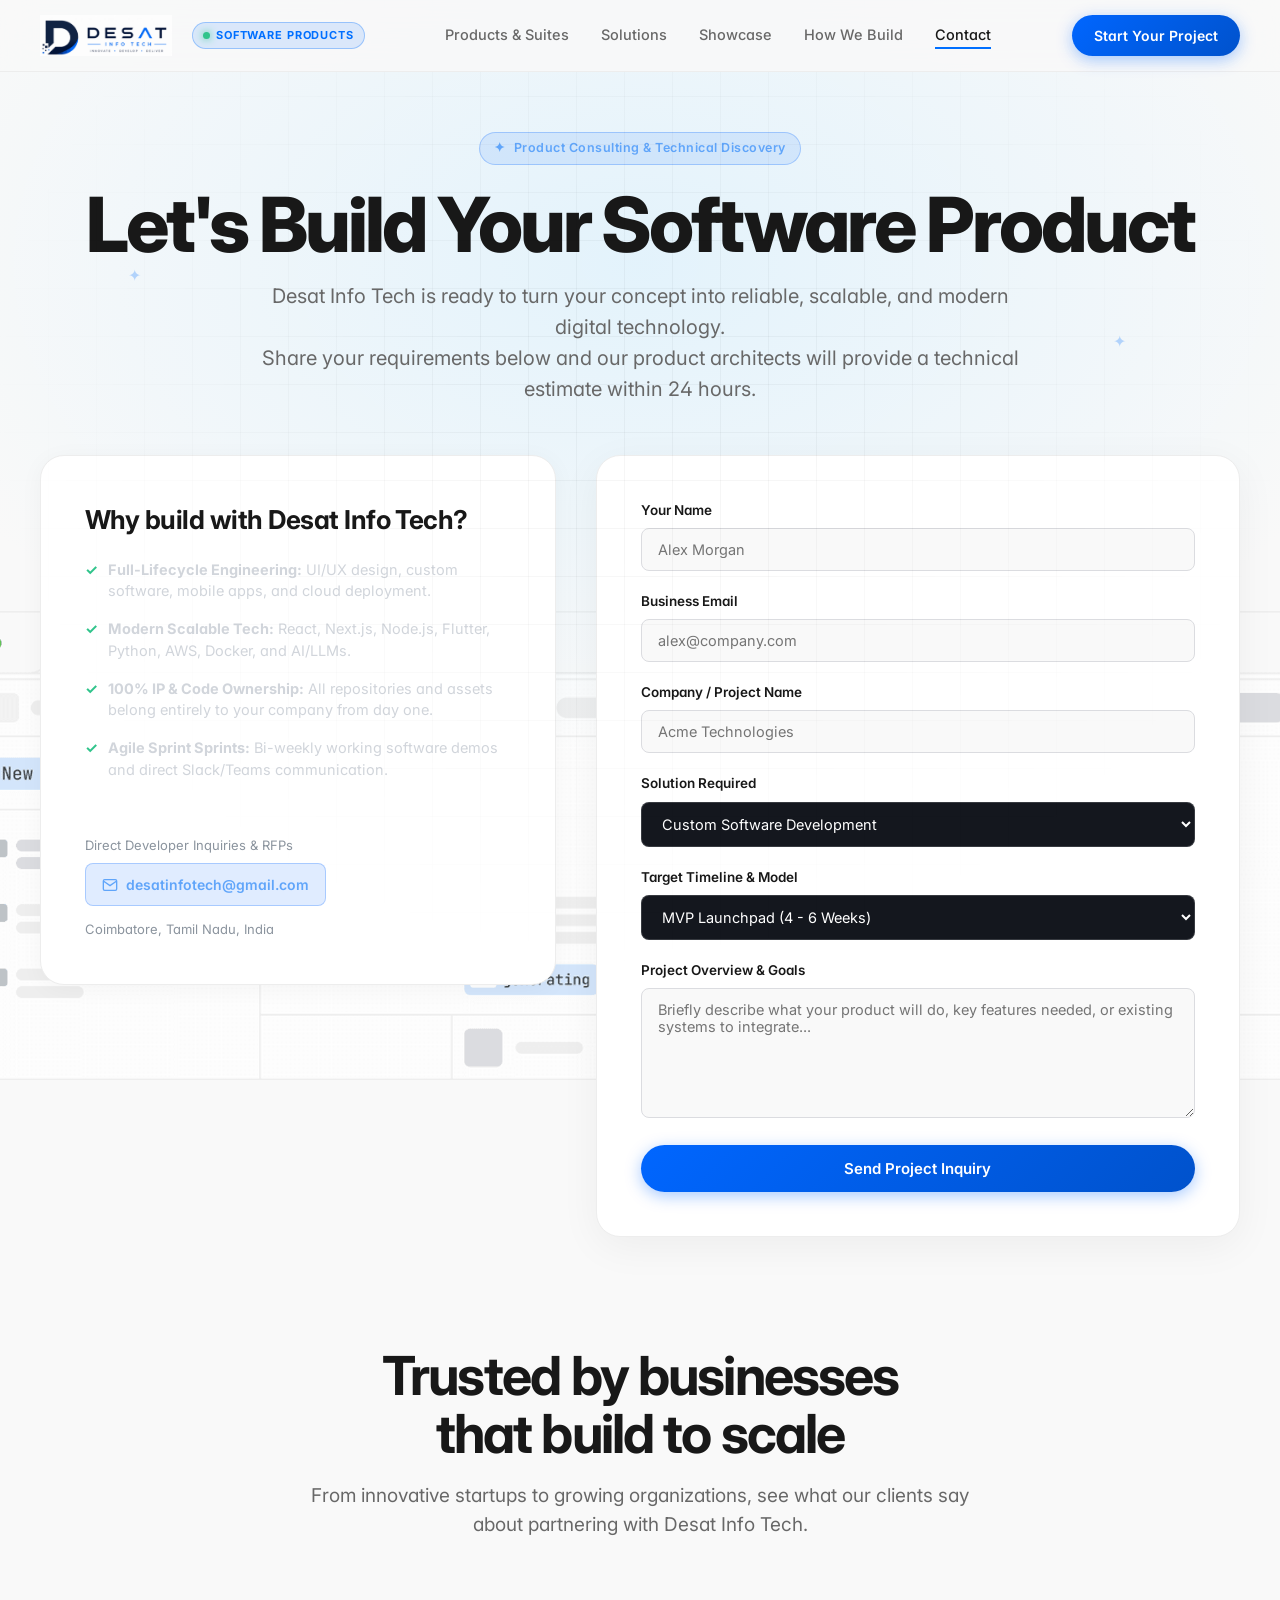
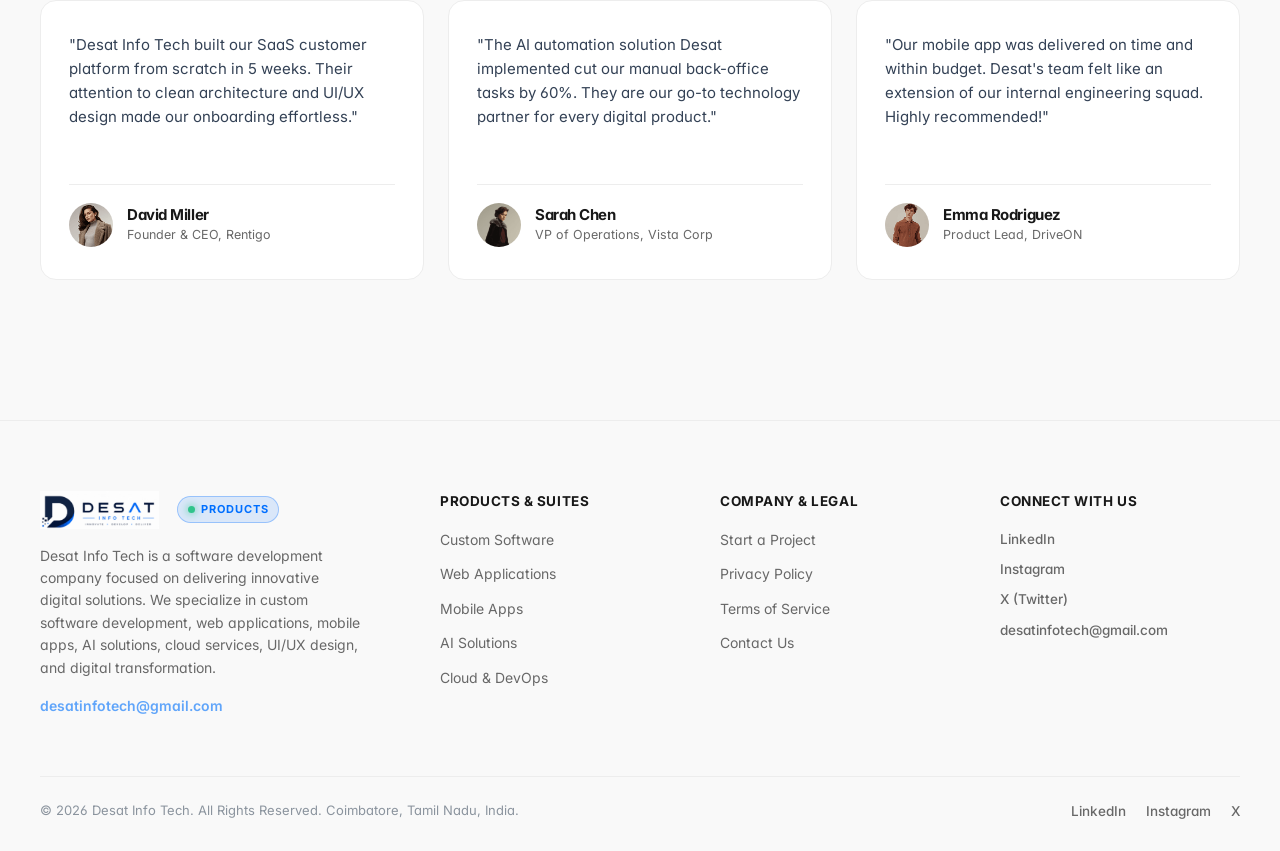
==== commit df38b94e: "Update background, typography and hero mockup alignment to match Framer design" ====
--- a/contact-us.html
+++ b/contact-us.html
@@ -1,5 +1,5 @@
 <!DOCTYPE html>
-<html lang="en">
+<html lang="en" data-theme="light">
 <head>
   <meta charset="UTF-8">
   <meta name="viewport" content="width=device-width, initial-scale=1.0">
@@ -16,6 +16,11 @@
   <link rel="icon" href="assets/images/favicon.png" media="(prefers-color-scheme: light)">
   <link rel="icon" href="assets/images/favicon-dark.png" media="(prefers-color-scheme: dark)">
   <link rel="apple-touch-icon" href="assets/images/apple-touch-icon.png">
+
+  <!-- Google Fonts: Inter, Fragment Mono, JetBrains Mono (Matching Framer Typography) -->
+  <link rel="preconnect" href="https://fonts.googleapis.com">
+  <link rel="preconnect" href="https://fonts.gstatic.com" crossorigin>
+  <link href="https://fonts.googleapis.com/css2?family=Inter:wght@300;400;500;600;700;800&family=Fragment+Mono:ital@0;1&family=JetBrains+Mono:wght@400;500;600;700&display=swap" rel="stylesheet">
 
   <!-- Stylesheet -->
   <link rel="stylesheet" href="css/style.css">
--- a/css/style.css
+++ b/css/style.css
@@ -3,48 +3,51 @@
    Modern, Pixel-Perfect, High-Performance CSS
    ========================================================================== */
 
-@import url('https://fonts.googleapis.com/css2?family=Inter:wght@300;400;500;600;700;800;900&family=JetBrains+Mono:wght@400;500;600;700&display=swap');
+@import url('https://fonts.googleapis.com/css2?family=Inter:wght@300;400;500;600;700;800;900&family=Fragment+Mono:ital@0;1&family=JetBrains+Mono:wght@400;500;600;700&display=swap');
 
 :root {
-  /* Color Tokens */
+  /* Color Tokens - Framer Light Theme */
   --bg-primary: #f9f9f9;
   --bg-white: #ffffff;
   --bg-card: #ffffff;
   --bg-card-subtle: #f6f6f6;
-  --bg-dark: #181818;
-  --bg-darker: #0f1015;
-  --bg-dark-card: #1c1c1c;
+  --bg-dark: #f0f2f5;
+  --bg-darker: #f9f9f9;
+  --bg-dark-card: #ffffff;
 
   --text-dark: #181818;
   --text-primary: #181818;
   --text-secondary: #686868;
-  --text-muted: #7b7b7b;
-  --text-light: #ffffff;
-  --text-light-muted: rgba(255, 255, 255, 0.7);
+  --text-muted: #8b949e;
+  --text-light: #181818;
+  --text-light-muted: #686868;
 
   --border-subtle: #ededed;
   --border-medium: #dbdce0;
-  --border-hover: #c3c4c4;
-  --border-dark: rgba(255, 255, 255, 0.12);
+  --border-hover: rgba(0, 111, 255, 0.4);
+  --border-dark: #ededed;
 
   /* Brand Accents */
   --accent-blue: #006fff;
-  --accent-cyan: #76e5fc;
-  --accent-purple: #aeabff;
-  --accent-green: #a2e198;
-  --accent-amber: #ffcc40;
-  --accent-coral: #ec6b5e;
-  --accent-soft-blue: #c2e1ff;
-
-  /* Typography */
-  --font-sans: 'Inter', -apple-system, BlinkMacSystemFont, 'Segoe UI', Roboto, sans-serif;
-  --font-mono: 'JetBrains Mono', monospace;
+  --accent-blue-bright: #006fff;
+  --accent-blue-glow: rgba(0, 111, 255, 0.25);
+  --accent-cyan: #06B6D4;
+  --accent-purple: #8B5CF6;
+  --accent-green: #10B981;
+  --accent-amber: #F59E0B;
+  --accent-coral: #EC4899;
+  --accent-soft-blue: rgba(0, 111, 255, 0.08);
+
+  /* Typography - Matching Framer Exact Specs */
+  --font-display: 'Inter', -apple-system, BlinkMacSystemFont, 'Segoe UI', Roboto, Helvetica, Arial, sans-serif;
+  --font-sans: 'Inter', -apple-system, BlinkMacSystemFont, 'Segoe UI', Roboto, Helvetica, Arial, sans-serif;
+  --font-mono: 'Fragment Mono', 'JetBrains Mono', monospace;
 
   /* Shadows */
-  --shadow-sm: 0 1px 2px rgba(0, 0, 0, 0.04);
-  --shadow-md: 0 4px 16px rgba(0, 0, 0, 0.05);
-  --shadow-lg: 0 10px 30px rgba(0, 0, 0, 0.07);
-  --shadow-hover: 0 14px 40px rgba(0, 0, 0, 0.09);
+  --shadow-sm: 0 1px 3px rgba(0, 0, 0, 0.05);
+  --shadow-md: 0 4px 20px rgba(0, 0, 0, 0.06);
+  --shadow-lg: 0 10px 30px rgba(0, 0, 0, 0.08);
+  --shadow-hover: 0 14px 40px rgba(0, 111, 255, 0.12);
 
   /* Radius */
   --radius-xs: 4px;
@@ -86,6 +89,13 @@
   line-height: 1.5;
   overflow-x: hidden;
   font-size: 15px;
+  font-feature-settings: "cv02", "cv03", "cv04", "cv09", "cv11";
+}
+
+h1, h2, h3, h4, h5, h6, .section-heading, .hero-title, .legal-title {
+  font-family: var(--font-display);
+  font-weight: 600;
+  letter-spacing: -0.03em;
 }
 
 a {
@@ -126,6 +136,24 @@
   text-align: center;
 }
 
+.pill-badge {
+  display: inline-flex;
+  align-items: center;
+  gap: 8px;
+  padding: 6px 14px;
+  border-radius: var(--radius-pill);
+  background: rgba(0, 102, 255, 0.1);
+  border: 1px solid rgba(0, 102, 255, 0.25);
+  font-size: 12.5px;
+  font-weight: 600;
+  color: #60A5FA;
+  letter-spacing: 0.04em;
+}
+
+.star-icon {
+  color: #60A5FA;
+}
+
 .section-tag {
   display: inline-flex;
   align-items: center;
@@ -134,7 +162,7 @@
   font-weight: 600;
   letter-spacing: 0.08em;
   text-transform: uppercase;
-  color: var(--text-secondary);
+  color: var(--accent-blue-bright);
   margin-bottom: 12px;
 }
 
@@ -143,7 +171,7 @@
   font-weight: 700;
   letter-spacing: -0.035em;
   line-height: 1.08;
-  color: var(--text-dark);
+  color: var(--text-primary);
   margin-bottom: 18px;
 }
 
@@ -171,7 +199,7 @@
 
 .star-accent {
   position: absolute;
-  color: #c0c6cf;
+  color: rgba(0, 111, 255, 0.35);
   user-select: none;
   pointer-events: none;
   font-size: 16px;
@@ -189,16 +217,16 @@
   height: var(--nav-height);
   z-index: 1000;
   background: rgba(249, 249, 249, 0.88);
-  backdrop-filter: blur(12px);
-  -webkit-backdrop-filter: blur(12px);
+  backdrop-filter: blur(16px);
+  -webkit-backdrop-filter: blur(16px);
   border-bottom: 1px solid var(--border-subtle);
   transition: background-color var(--transition-normal), border-color var(--transition-normal);
 }
 
 .site-header.scrolled {
-  background: rgba(255, 255, 255, 0.94);
+  background: rgba(255, 255, 255, 0.96);
   border-bottom-color: var(--border-medium);
-  box-shadow: 0 4px 20px rgba(0, 0, 0, 0.03);
+  box-shadow: 0 4px 24px rgba(0, 0, 0, 0.05);
 }
 
 .nav-container {
@@ -230,9 +258,14 @@
 .nav-link {
   font-size: 14.5px;
   font-weight: 500;
-  color: var(--text-dark);
+  color: var(--text-secondary);
   position: relative;
   padding: 6px 0;
+}
+
+.nav-link:hover,
+.nav-link.active {
+  color: var(--text-primary);
 }
 
 .nav-link::after {
@@ -242,7 +275,7 @@
   left: 0;
   width: 0;
   height: 2px;
-  background-color: var(--text-dark);
+  background-color: var(--accent-blue-bright);
   transition: width var(--transition-fast);
 }
 
@@ -252,19 +285,20 @@
 }
 
 .nav-cta-btn {
-  background-color: var(--text-dark);
-  color: var(--bg-white);
+  background: linear-gradient(135deg, #0066FF, #0052cc);
+  color: #ffffff;
   padding: 10px 22px;
-  border-radius: var(--radius-sm);
+  border-radius: var(--radius-pill);
   font-size: 14px;
   font-weight: 600;
-  transition: transform var(--transition-fast), background-color var(--transition-fast), box-shadow var(--transition-fast);
+  box-shadow: 0 4px 16px rgba(0, 102, 255, 0.35);
+  transition: transform var(--transition-fast), background var(--transition-fast), box-shadow var(--transition-fast);
 }
 
 .nav-cta-btn:hover {
-  background-color: #000;
+  background: linear-gradient(135deg, #2563EB, #1D4ED8);
   transform: translateY(-1px);
-  box-shadow: 0 4px 12px rgba(0, 0, 0, 0.15);
+  box-shadow: 0 6px 20px rgba(0, 102, 255, 0.5);
 }
 
 /* Mobile Nav Toggle */
@@ -284,7 +318,7 @@
   display: block;
   width: 22px;
   height: 2px;
-  background-color: var(--text-dark);
+  background-color: #ffffff;
   border-radius: 2px;
   transition: var(--transition-normal);
 }
@@ -307,12 +341,12 @@
   top: var(--nav-height);
   left: 0;
   right: 0;
-  background: var(--bg-white);
+  background: #0A0D14;
   border-bottom: 1px solid var(--border-medium);
   padding: 24px;
   flex-direction: column;
   gap: 18px;
-  box-shadow: 0 12px 30px rgba(0, 0, 0, 0.08);
+  box-shadow: 0 12px 30px rgba(0, 0, 0, 0.5);
   z-index: 999;
 }
 
@@ -370,7 +404,7 @@
 
 .hero-subtitle {
   font-size: clamp(16px, 2vw, 20px);
-  color: #44474f;
+  color: var(--text-secondary);
   line-height: 1.55;
   max-width: 760px;
   margin: 0 auto 36px;
@@ -1743,7 +1777,7 @@
    Footer
    ========================================================================== */
 .site-footer {
-  background: #ffffff;
+  background: #f9f9f9;
   border-top: 1px solid var(--border-subtle);
   padding: 70px 0 30px;
 }
@@ -1778,7 +1812,7 @@
 .footer-email-link {
   font-size: 14px;
   font-weight: 600;
-  color: var(--text-dark);
+  color: #60A5FA;
   display: inline-flex;
   align-items: center;
   gap: 6px;
@@ -1789,8 +1823,9 @@
   font-weight: 700;
   letter-spacing: 0.04em;
   text-transform: uppercase;
-  color: var(--text-dark);
+  color: var(--text-primary);
   margin-bottom: 18px;
+  font-family: var(--font-display);
 }
 
 .footer-nav-list {
@@ -1807,7 +1842,7 @@
 }
 
 .footer-nav-list a:hover {
-  color: var(--text-dark);
+  color: var(--text-primary);
 }
 
 .footer-bottom {
@@ -1832,10 +1867,11 @@
   color: var(--text-secondary);
   font-weight: 500;
   font-size: 13.5px;
+  transition: color var(--transition-fast);
 }
 
 .footer-social-links a:hover {
-  color: var(--text-dark);
+  color: #ffffff;
 }
 
 /* ==========================================================================
@@ -1846,6 +1882,11 @@
   padding-bottom: 80px;
   text-align: center;
   position: relative;
+  background-color: #f9f9f9;
+  background-image: radial-gradient(ellipse 80% 50% at 50% 20%, rgba(200, 235, 255, 0.45) 0%, rgba(249, 249, 249, 0) 75%), url("../assets/images/hero-clouds.png");
+  background-repeat: no-repeat;
+  background-position: center top, center 72%;
+  background-size: 100% 100%, 1400px auto;
 }
 
 .contact-layout {
@@ -1857,18 +1898,19 @@
 }
 
 .contact-info-card {
-  background: var(--bg-card);
+  background: #ffffff;
   border: 1px solid var(--border-subtle);
   border-radius: var(--radius-xl);
   padding: 44px;
   text-align: left;
+  box-shadow: 0 4px 24px rgba(0, 0, 0, 0.04);
 }
 
 .contact-info-card h3 {
   font-size: 26px;
   font-weight: 700;
   letter-spacing: -0.02em;
-  color: var(--text-dark);
+  color: var(--text-primary);
   margin-bottom: 14px;
 }
 
@@ -1885,10 +1927,11 @@
   gap: 8px;
   padding: 10px 16px;
   border-radius: var(--radius-sm);
-  background: #f1f5f9;
+  background: rgba(0, 102, 255, 0.12);
+  border: 1px solid rgba(0, 102, 255, 0.25);
   font-size: 14px;
   font-weight: 600;
-  color: var(--text-dark);
+  color: #60A5FA;
 }
 
 .contact-form-card {
@@ -1896,7 +1939,7 @@
   border: 1px solid var(--border-subtle);
   border-radius: var(--radius-xl);
   padding: 44px;
-  box-shadow: var(--shadow-lg);
+  box-shadow: 0 10px 40px rgba(0, 0, 0, 0.05);
   text-align: left;
 }
 
@@ -1908,7 +1951,7 @@
   display: block;
   font-size: 13.5px;
   font-weight: 600;
-  color: var(--text-dark);
+  color: var(--text-primary);
   margin-bottom: 8px;
 }
 
@@ -1917,18 +1960,20 @@
   padding: 12px 16px;
   font-family: inherit;
   font-size: 14.5px;
-  background: #f8fafc;
+  background: #f9f9f9;
   border: 1px solid var(--border-medium);
   border-radius: var(--radius-sm);
-  color: var(--text-dark);
+  color: var(--text-primary);
+  border-radius: var(--radius-sm);
+  color: #ffffff;
   transition: border-color var(--transition-fast), background var(--transition-fast), box-shadow var(--transition-fast);
 }
 
 .form-control:focus {
   outline: none;
-  background: #ffffff;
-  border-color: var(--text-dark);
-  box-shadow: 0 0 0 3px rgba(0, 0, 0, 0.05);
+  background: rgba(16, 22, 36, 0.95);
+  border-color: var(--accent-blue-bright);
+  box-shadow: 0 0 0 3px rgba(0, 102, 255, 0.25);
 }
 
 textarea.form-control {
@@ -1939,27 +1984,83 @@
 .btn-submit {
   width: 100%;
   padding: 14px;
-  background: var(--text-dark);
+  background: linear-gradient(135deg, #0066FF, #0052cc);
   color: #fff;
   font-size: 15px;
   font-weight: 600;
-  border-radius: var(--radius-sm);
+  border-radius: var(--radius-pill);
+  box-shadow: 0 4px 16px rgba(0, 102, 255, 0.35);
   transition: var(--transition-fast);
 }
 
 .btn-submit:hover {
-  background: #000;
+  background: linear-gradient(135deg, #2563EB, #1D4ED8);
   transform: translateY(-1px);
+  box-shadow: 0 6px 24px rgba(0, 102, 255, 0.5);
 }
 
 /* ==========================================================================
    Legal Pages (Privacy & Terms)
    ========================================================================== */
+.legal-hero-section {
+  padding-top: calc(var(--nav-height) + 60px);
+  padding-bottom: 100px;
+  position: relative;
+  min-height: 80vh;
+}
+
+.legal-title {
+  font-size: clamp(34px, 4.5vw, 54px);
+  font-weight: 800;
+  letter-spacing: -0.03em;
+  color: #ffffff;
+  margin-bottom: 12px;
+}
+
+.legal-effective-date {
+  font-size: 14px;
+  color: var(--text-muted);
+  margin-bottom: 36px;
+  font-family: var(--font-mono);
+}
+
+.legal-content-card {
+  background: #ffffff;
+  border: 1px solid var(--border-subtle);
+  border-radius: var(--radius-xl);
+  padding: clamp(28px, 4vw, 56px);
+  box-shadow: 0 10px 40px rgba(0, 0, 0, 0.04);
+}
+
+.legal-content-card h3 {
+  font-size: 20px;
+  font-weight: 700;
+  color: var(--text-primary);
+  margin-top: 36px;
+  margin-bottom: 14px;
+  padding-bottom: 8px;
+  border-bottom: 1px solid var(--border-subtle);
+}
+
+.legal-content-card h3:first-child {
+  margin-top: 0;
+}
+
+.legal-content-card p {
+  font-size: 15px;
+  line-height: 1.7;
+  color: var(--text-secondary);
+}
+
+.legal-content-card strong {
+  color: var(--text-primary);
+}
+
 .legal-page-header {
   padding-top: calc(var(--nav-height) + 50px);
   padding-bottom: 40px;
   border-bottom: 1px solid var(--border-subtle);
-  background: #fff;
+  background: #f9f9f9;
 }
 
 .legal-content-section {
@@ -1969,7 +2070,7 @@
 .legal-article {
   max-width: 820px;
   margin: 0 auto;
-  background: #fff;
+  background: #ffffff;
   border: 1px solid var(--border-subtle);
   border-radius: var(--radius-xl);
   padding: 48px;
@@ -1983,7 +2084,7 @@
 .legal-section-block h3 {
   font-size: 20px;
   font-weight: 700;
-  color: var(--text-dark);
+  color: var(--text-primary);
   margin-bottom: 12px;
 }
 
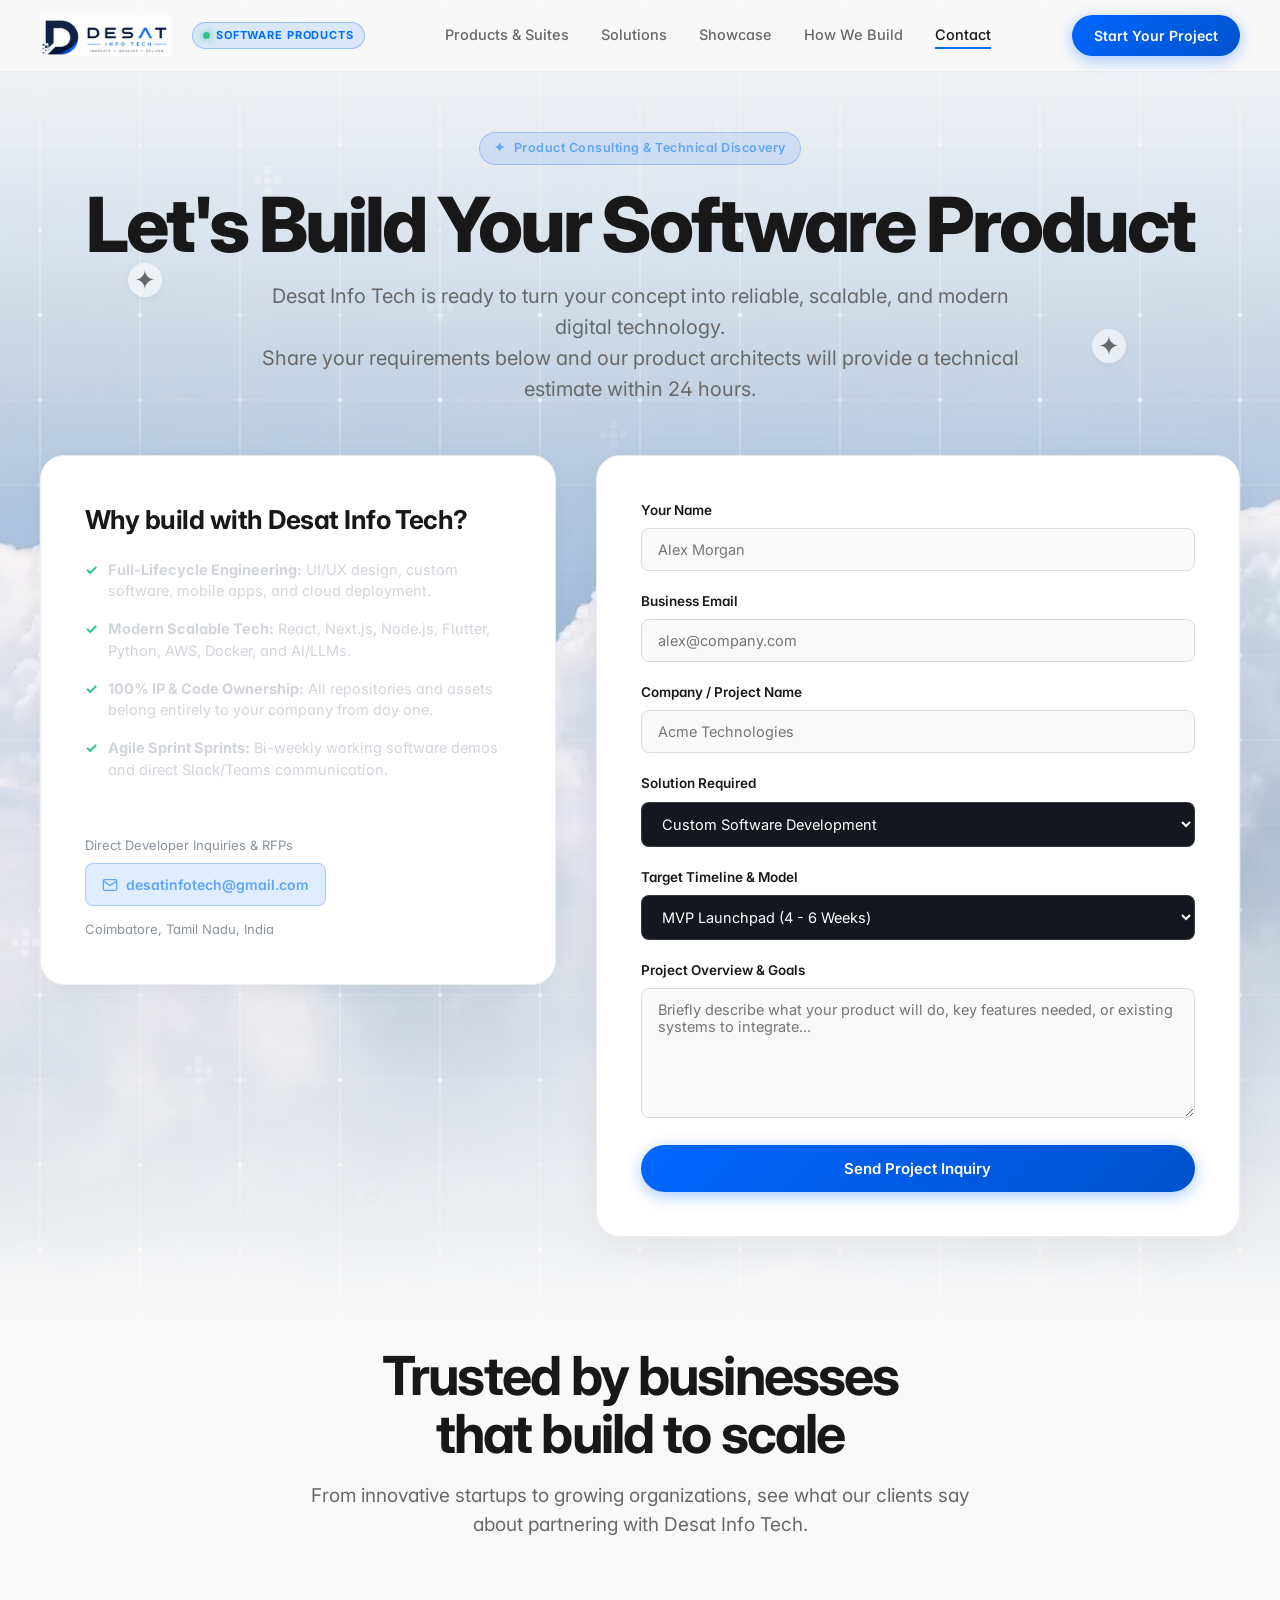
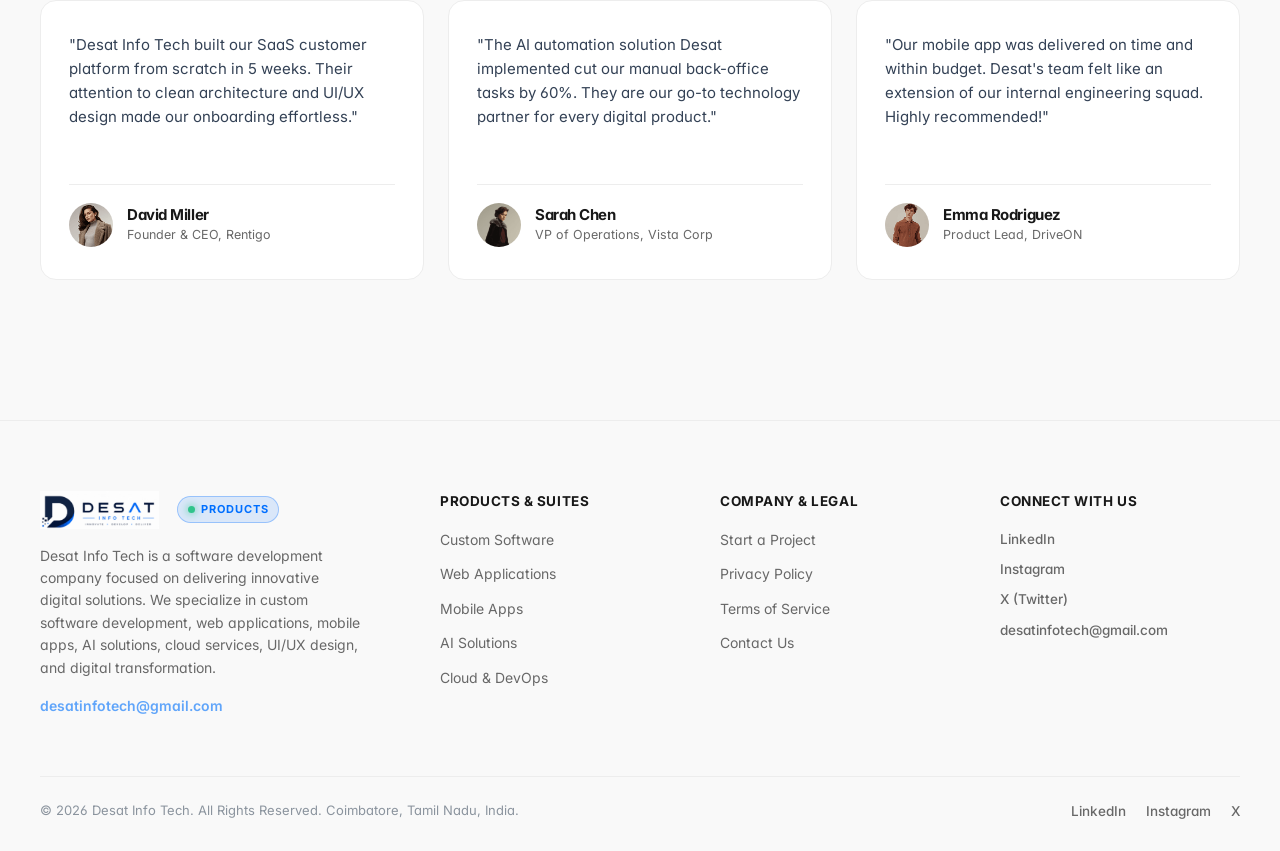
==== commit b5b6c5f3: "Update background to match Framer atmospheric design with drifting clouds and animated grid" ====
--- a/contact-us.html
+++ b/contact-us.html
@@ -69,9 +69,13 @@
   <main>
     <!-- Contact Hero & Form Section -->
     <section class="contact-hero-section">
-      <div class="grid-bg-overlay"></div>
-      <span class="star-accent" style="top: 20%; left: 10%;">✦</span>
-      <span class="star-accent" style="top: 25%; right: 12%;">✦</span>
+      <div class="cloud-background" aria-hidden="true">
+        <img src="assets/images/hero-clouds.webp" class="cloud-image" alt="">
+        <div class="cloud-wash"></div>
+      </div>
+      <canvas class="grid-canvas" id="contactGridCanvas" aria-hidden="true"></canvas>
+      <span class="spark-cross" style="top: 20%; left: 10%;">✦</span>
+      <span class="spark-cross right" style="top: 25%; right: 12%;">✦</span>
 
       <div class="container">
         <div class="pill-badge" style="margin-bottom: 20px;">
--- a/css/style.css
+++ b/css/style.css
@@ -1877,16 +1877,78 @@
 /* ==========================================================================
    Contact Page Specifics
    ========================================================================== */
+/* Atmospheric cloud & animated dynamic grid background matching http://localhost:8080/ */
+.cloud-background {
+  position: absolute;
+  inset: 0;
+  overflow: hidden;
+  z-index: 0;
+  background: #9ebadc;
+  pointer-events: none;
+}
+.cloud-image {
+  width: 100%;
+  height: 100%;
+  object-fit: cover;
+  object-position: center;
+  animation: cloud-drift 35s ease-in-out infinite alternate;
+}
+.cloud-wash {
+  position: absolute;
+  inset: 0;
+  background: linear-gradient(
+    to bottom,
+    var(--bg-primary, #f9f9f9) 0%,
+    rgba(249, 249, 249, 0.8) 20%,
+    rgba(249, 249, 249, 0.25) 64%,
+    var(--bg-primary, #f9f9f9) 100%
+  );
+}
+.grid-canvas {
+  position: absolute;
+  inset: 0;
+  width: 100%;
+  height: 100%;
+  z-index: 1;
+  pointer-events: none;
+}
+@keyframes cloud-drift {
+  from { transform: scale(1.02) translateX(-1%); }
+  to { transform: scale(1.1) translateX(1%); }
+}
+.spark-cross {
+  position: absolute;
+  font-size: 26px;
+  color: var(--text-secondary, #686868);
+  width: 34px;
+  height: 34px;
+  border-radius: 50%;
+  background: rgba(255, 255, 255, 0.6);
+  display: flex;
+  align-items: center;
+  justify-content: center;
+  line-height: 1;
+  z-index: 2;
+  pointer-events: none;
+  box-shadow: 0 2px 8px rgba(0, 0, 0, 0.04);
+}
+.spark-cross.right {
+  left: auto;
+  right: 22%;
+}
+
 .contact-hero-section {
   padding-top: calc(var(--nav-height) + 60px);
   padding-bottom: 80px;
   text-align: center;
   position: relative;
-  background-color: #f9f9f9;
-  background-image: radial-gradient(ellipse 80% 50% at 50% 20%, rgba(200, 235, 255, 0.45) 0%, rgba(249, 249, 249, 0) 75%), url("../assets/images/hero-clouds.png");
-  background-repeat: no-repeat;
-  background-position: center top, center 72%;
-  background-size: 100% 100%, 1400px auto;
+  isolation: isolate;
+  overflow: hidden;
+  background-color: var(--bg-primary, #f9f9f9);
+}
+.contact-hero-section .container {
+  position: relative;
+  z-index: 3;
 }
 
 .contact-layout {
@@ -2006,14 +2068,21 @@
   padding-top: calc(var(--nav-height) + 60px);
   padding-bottom: 100px;
   position: relative;
+  isolation: isolate;
+  overflow: hidden;
   min-height: 80vh;
+  background-color: var(--bg-primary, #f9f9f9);
+}
+.legal-hero-section .container {
+  position: relative;
+  z-index: 3;
 }
 
 .legal-title {
   font-size: clamp(34px, 4.5vw, 54px);
   font-weight: 800;
   letter-spacing: -0.03em;
-  color: #ffffff;
+  color: var(--text-primary, #181818);
   margin-bottom: 12px;
 }
 
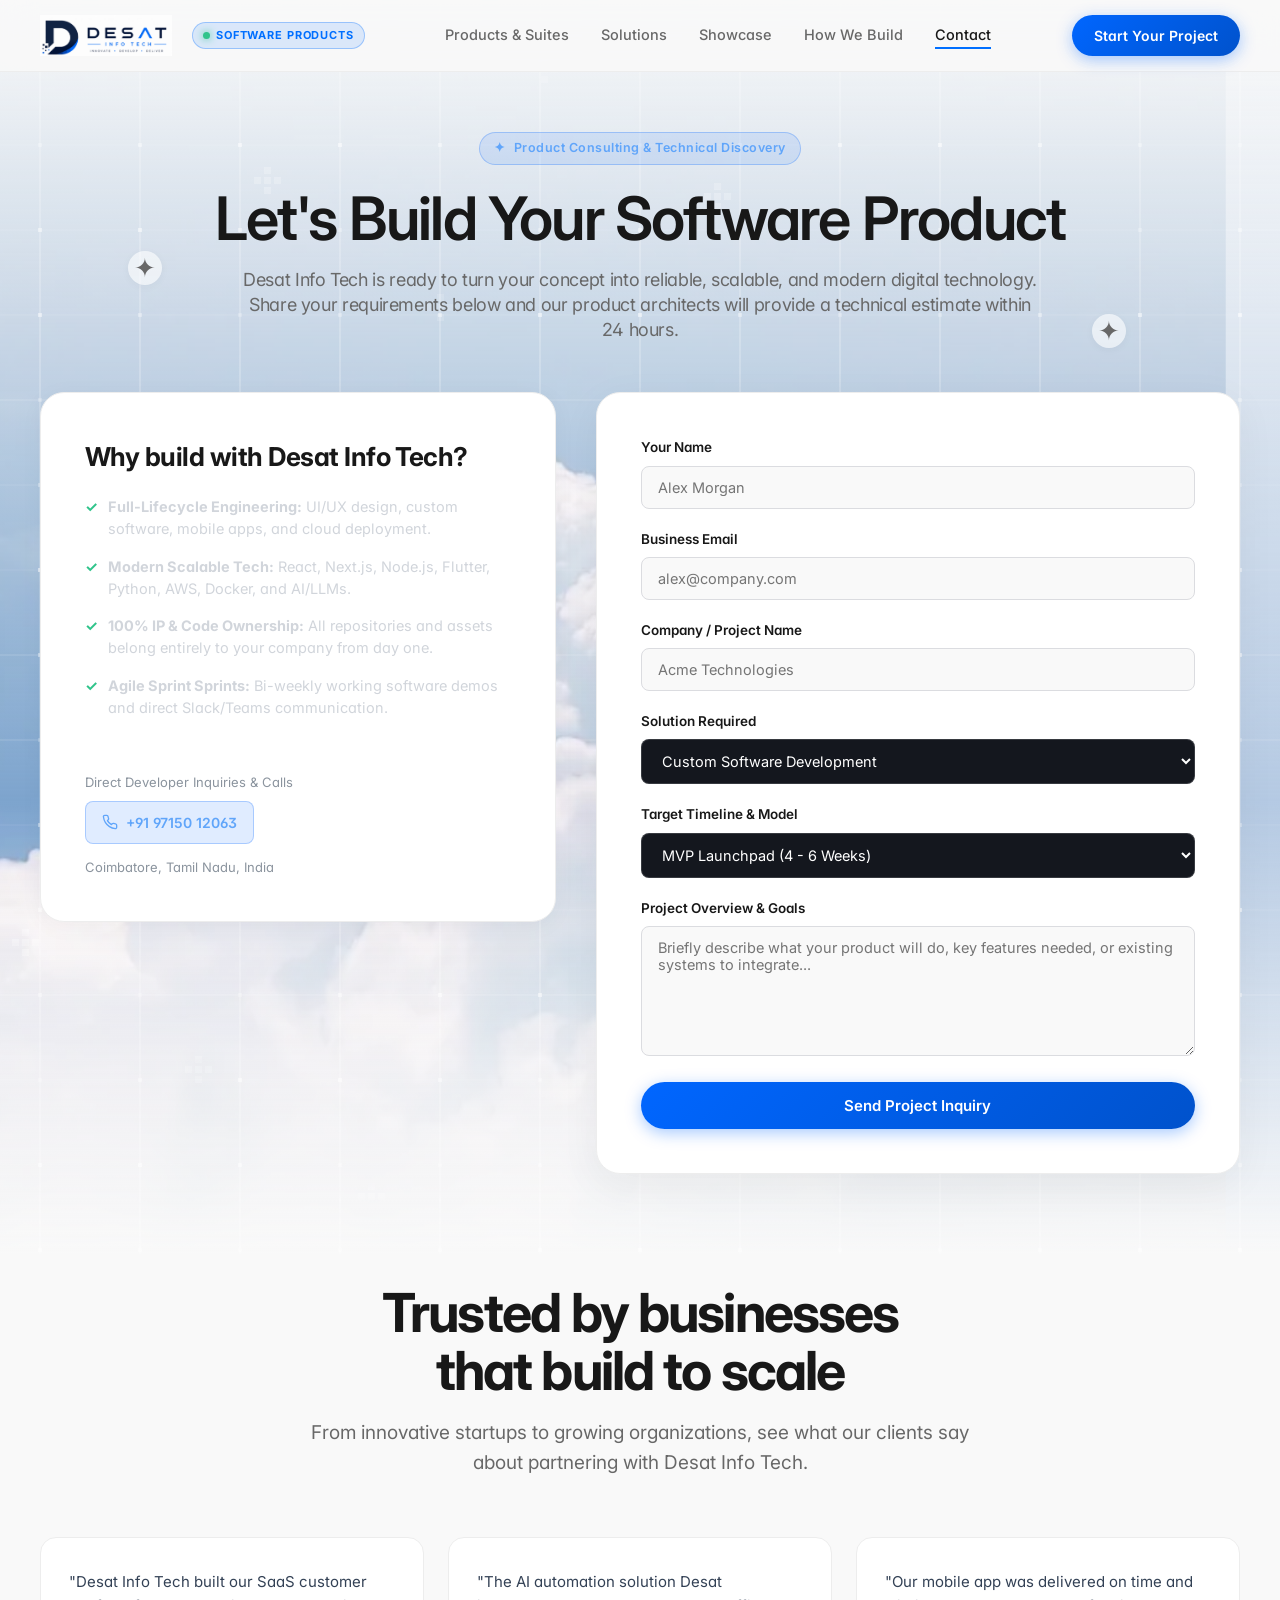
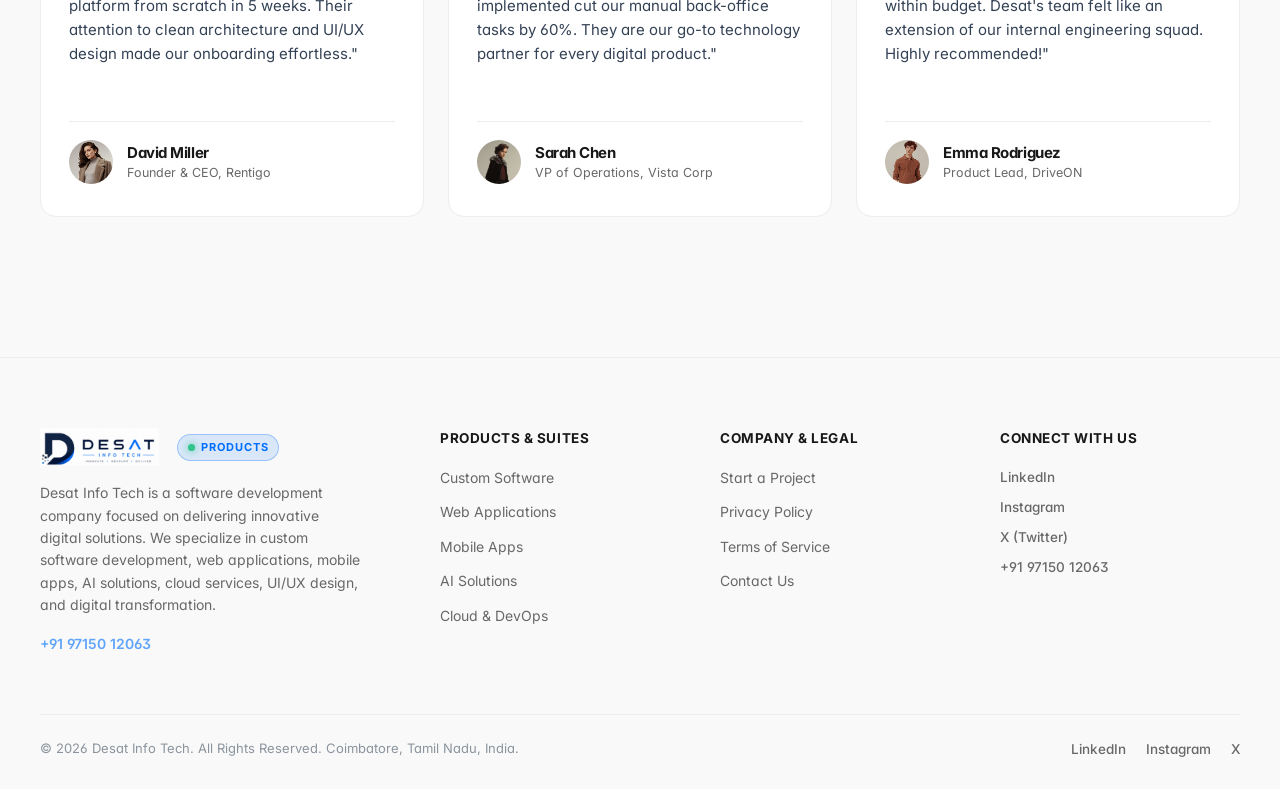
==== commit 32bb7571: "Replace alternate email with Contact us phone number 9715012063 across site" ====
--- a/contact-us.html
+++ b/contact-us.html
@@ -111,10 +111,10 @@
             </ul>
 
             <div style="margin-top: 30px; padding-top: 24px; border-top: 1px solid rgba(255, 255, 255, 0.08);">
-              <div style="font-size: 13px; color: #8b949e; margin-bottom: 8px;">Direct Developer Inquiries &amp; RFPs</div>
-              <a href="mailto:desatinfotech@gmail.com" class="contact-email-badge">
-                <svg width="16" height="16" viewBox="0 0 24 24" fill="none" stroke="currentColor" stroke-width="2"><path d="M4 4h16c1.1 0 2 .9 2 2v12c0 1.1-.9 2-2 2H4c-1.1 0-2-.9-2-2V6c0-1.1.9-2 2-2z"/><polyline points="22,6 12,13 2,6"/></svg>
-                desatinfotech@gmail.com
+              <div style="font-size: 13px; color: #8b949e; margin-bottom: 8px;">Direct Developer Inquiries &amp; Calls</div>
+              <a href="tel:+919715012063" class="contact-email-badge">
+                <svg width="16" height="16" viewBox="0 0 24 24" fill="none" stroke="currentColor" stroke-width="2" stroke-linecap="round" stroke-linejoin="round"><path d="M22 16.92v3a2 2 0 0 1-2.18 2 19.79 19.79 0 0 1-8.63-3.07 19.5 19.5 0 0 1-6-6 19.79 19.79 0 0 1-3.07-8.67A2 2 0 0 1 4.11 2h3a2 2 0 0 1 2 1.72 12.84 12.84 0 0 0 .7 2.81 2 2 0 0 1-.45 2.11L8.09 9.91a16 16 0 0 0 6 6l1.27-1.27a2 2 0 0 1 2.11-.45 12.84 12.84 0 0 0 2.81.7A2 2 0 0 1 22 16.92z"/></svg>
+                +91 97150 12063
               </a>
               <div style="font-size: 13px; color: #8b949e; margin-top: 14px;">
                 Coimbatore, Tamil Nadu, India
@@ -239,8 +239,8 @@
           <p class="footer-description">
             Desat Info Tech is a software development company focused on delivering innovative digital solutions. We specialize in custom software development, web applications, mobile apps, AI solutions, cloud services, UI/UX design, and digital transformation.
           </p>
-          <a href="mailto:desatinfotech@gmail.com" class="footer-email-link">
-            desatinfotech@gmail.com
+          <a href="tel:+919715012063" class="footer-email-link">
+            +91 97150 12063
           </a>
         </div>
 
@@ -271,7 +271,7 @@
             <a href="https://www.linkedin.com/company/desat-infotech/about/" target="_blank" rel="noopener noreferrer">LinkedIn</a>
             <a href="https://www.instagram.com/desatinfotech/" target="_blank" rel="noopener noreferrer">Instagram</a>
             <a href="https://x.com/YTsyhanenko" target="_blank" rel="noopener noreferrer">X (Twitter)</a>
-            <a href="mailto:desatinfotech@gmail.com">desatinfotech@gmail.com</a>
+            <a href="tel:+919715012063">+91 97150 12063</a>
           </div>
         </div>
       </div>
--- a/css/style.css
+++ b/css/style.css
@@ -394,21 +394,36 @@
 }
 
 .hero-title {
-  font-size: clamp(38px, 6vw, 76px);
-  font-weight: 800;
-  letter-spacing: -0.04em;
-  line-height: 1.05;
+  font-size: 60px;
+  font-weight: 600;
+  letter-spacing: -0.03em;
+  line-height: 1.1;
   color: var(--text-dark);
-  margin-bottom: 22px;
+  margin-bottom: 23px;
 }
 
 .hero-subtitle {
-  font-size: clamp(16px, 2vw, 20px);
+  font-size: 18px;
   color: var(--text-secondary);
-  line-height: 1.55;
-  max-width: 760px;
-  margin: 0 auto 36px;
+  line-height: 1.4;
+  letter-spacing: -0.02em;
+  max-width: 800px;
+  margin: 0 auto 32px;
   font-weight: 400;
+}
+
+@media (min-width: 810px) and (max-width: 1199px) {
+  .hero-title { font-size: 52px; line-height: 1.1; }
+  .hero-subtitle { font-size: 18px; line-height: 1.4; }
+}
+
+@media (max-width: 809px) {
+  .hero-title { font-size: 42px; line-height: 1.1; }
+  .hero-subtitle { font-size: 16px; line-height: 1.4; }
+}
+
+@media (max-width: 360px) {
+  .hero-title { font-size: 34px; line-height: 1.15; }
 }
 
 .hero-buttons {
@@ -1887,11 +1902,15 @@
   pointer-events: none;
 }
 .cloud-image {
-  width: 100%;
-  height: 100%;
+  position: absolute;
+  top: -10%;
+  left: -8%;
+  width: 118%;
+  height: 130%;
   object-fit: cover;
   object-position: center;
-  animation: cloud-drift 35s ease-in-out infinite alternate;
+  transform: translate3d(var(--cloud-x, 0px), var(--cloud-y, 0px), 0) scale(var(--cloud-scale, 1.05));
+  will-change: transform;
 }
 .cloud-wash {
   position: absolute;
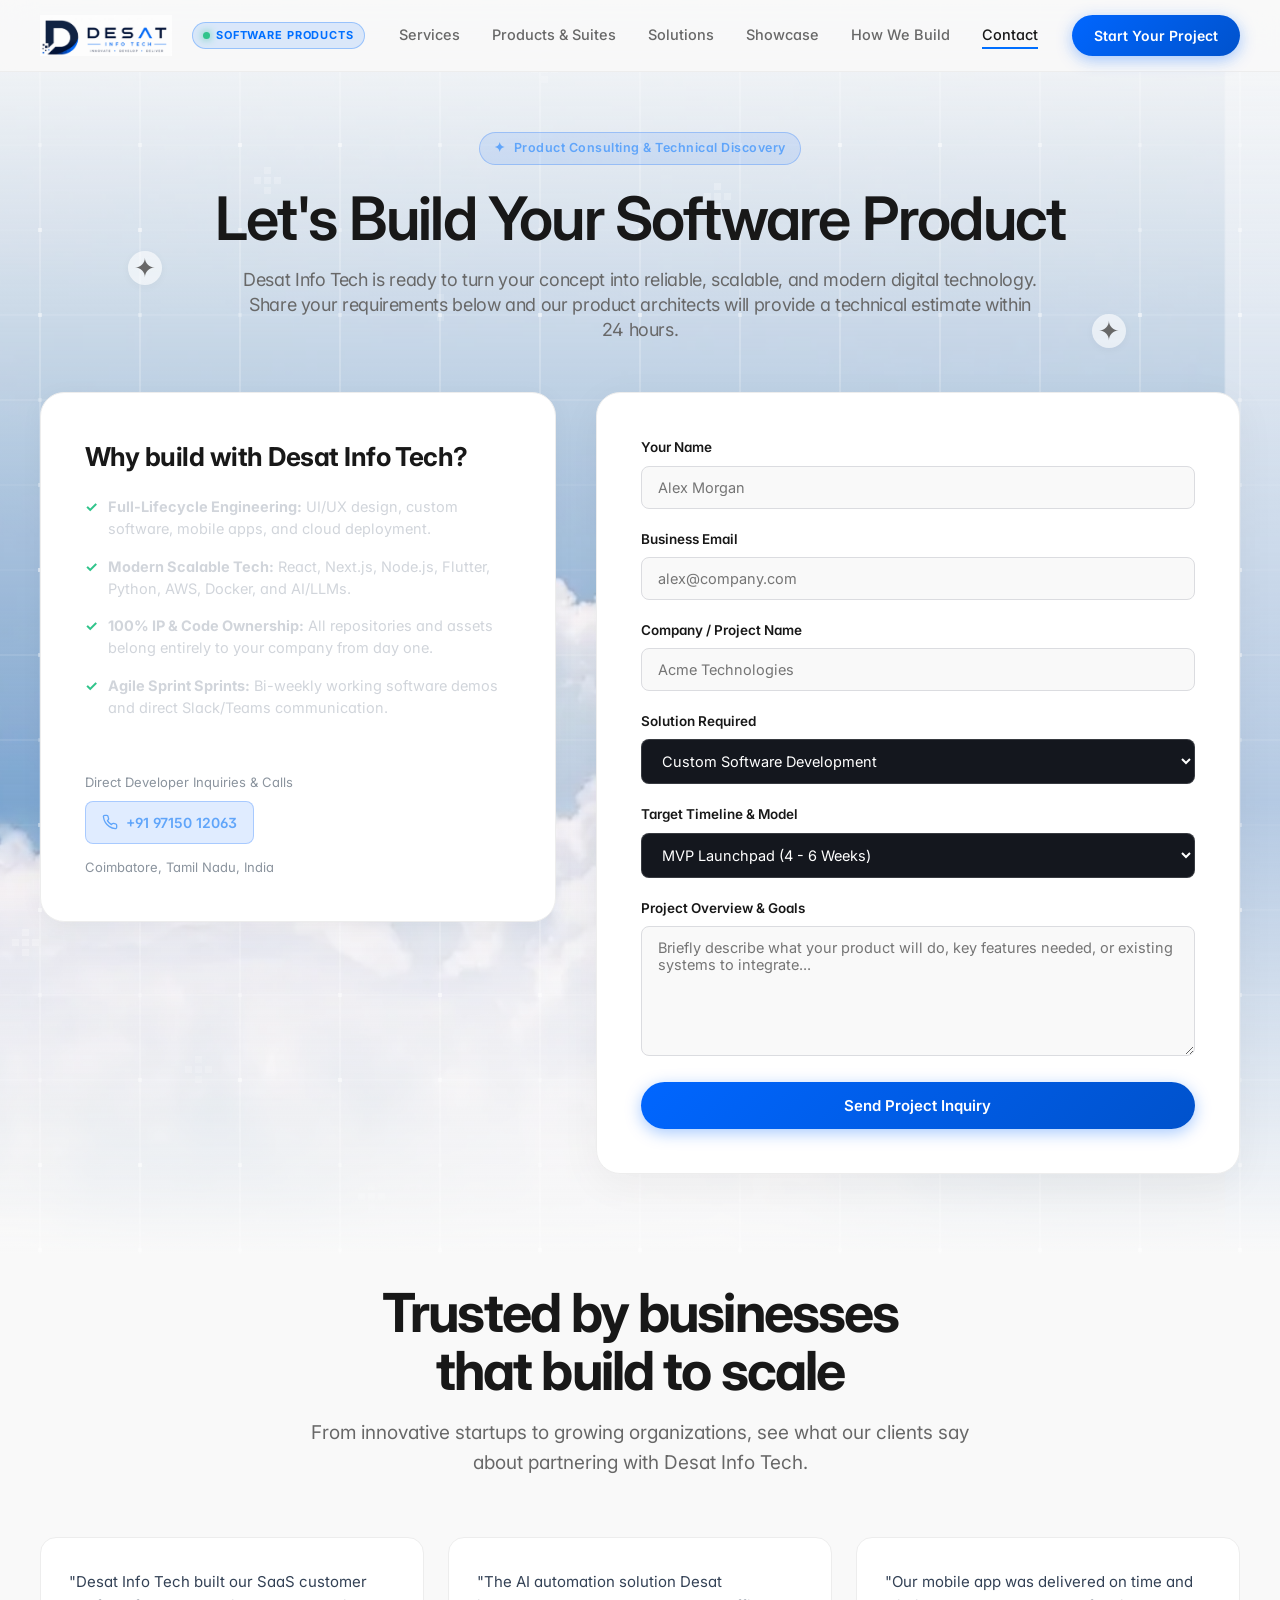
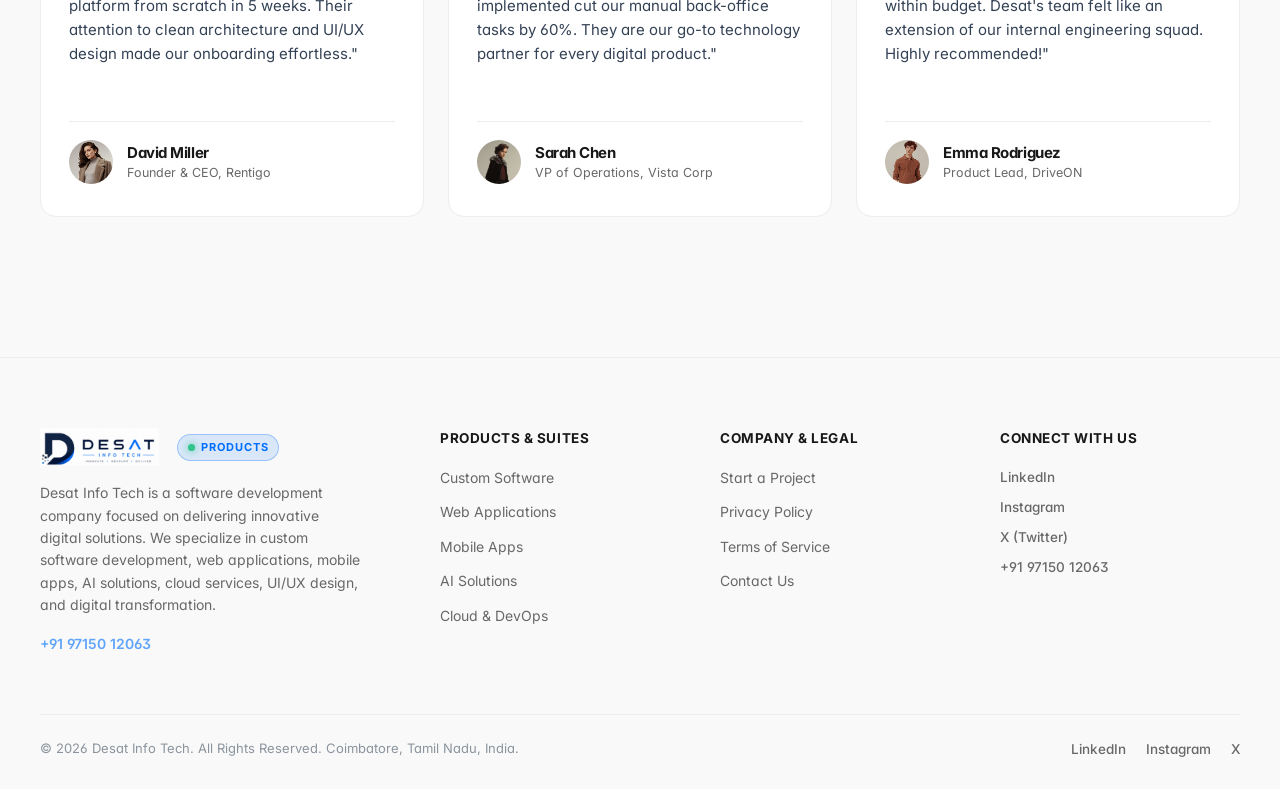
==== commit 438f3a56: "Update kicker to Services and add Services to top navigation" ====
--- a/contact-us.html
+++ b/contact-us.html
@@ -37,6 +37,7 @@
 
       <nav aria-label="Main Navigation">
         <ul class="nav-links">
+          <li><a href="index.html#services" class="nav-link">Services</a></li>
           <li><a href="index.html#products" class="nav-link">Products &amp; Suites</a></li>
           <li><a href="index.html#solutions" class="nav-link">Solutions</a></li>
           <li><a href="index.html#showcase" class="nav-link">Showcase</a></li>
@@ -57,6 +58,7 @@
     </div>
 
     <div class="mobile-drawer">
+      <a href="index.html#services" class="nav-link">Services</a>
       <a href="index.html#products" class="nav-link">Products &amp; Suites</a>
       <a href="index.html#solutions" class="nav-link">Solutions</a>
       <a href="index.html#showcase" class="nav-link">Showcase</a>
